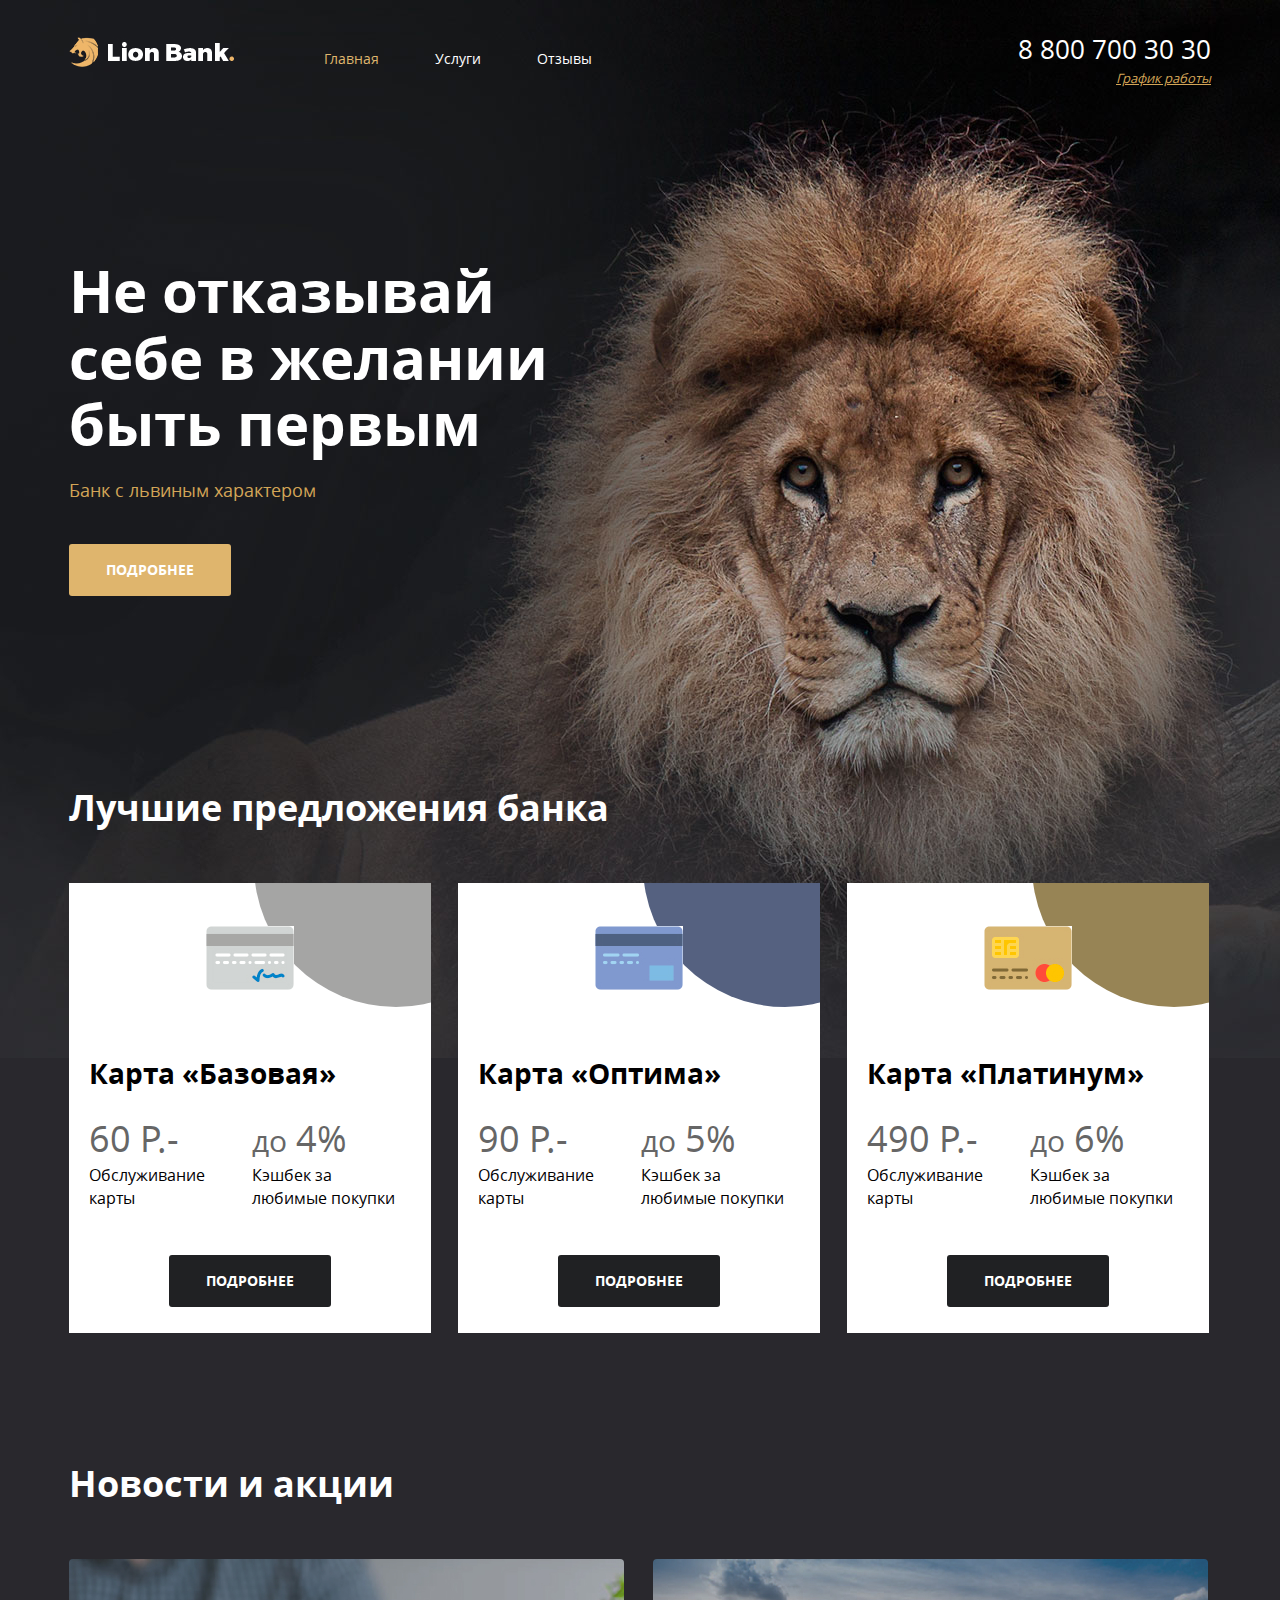
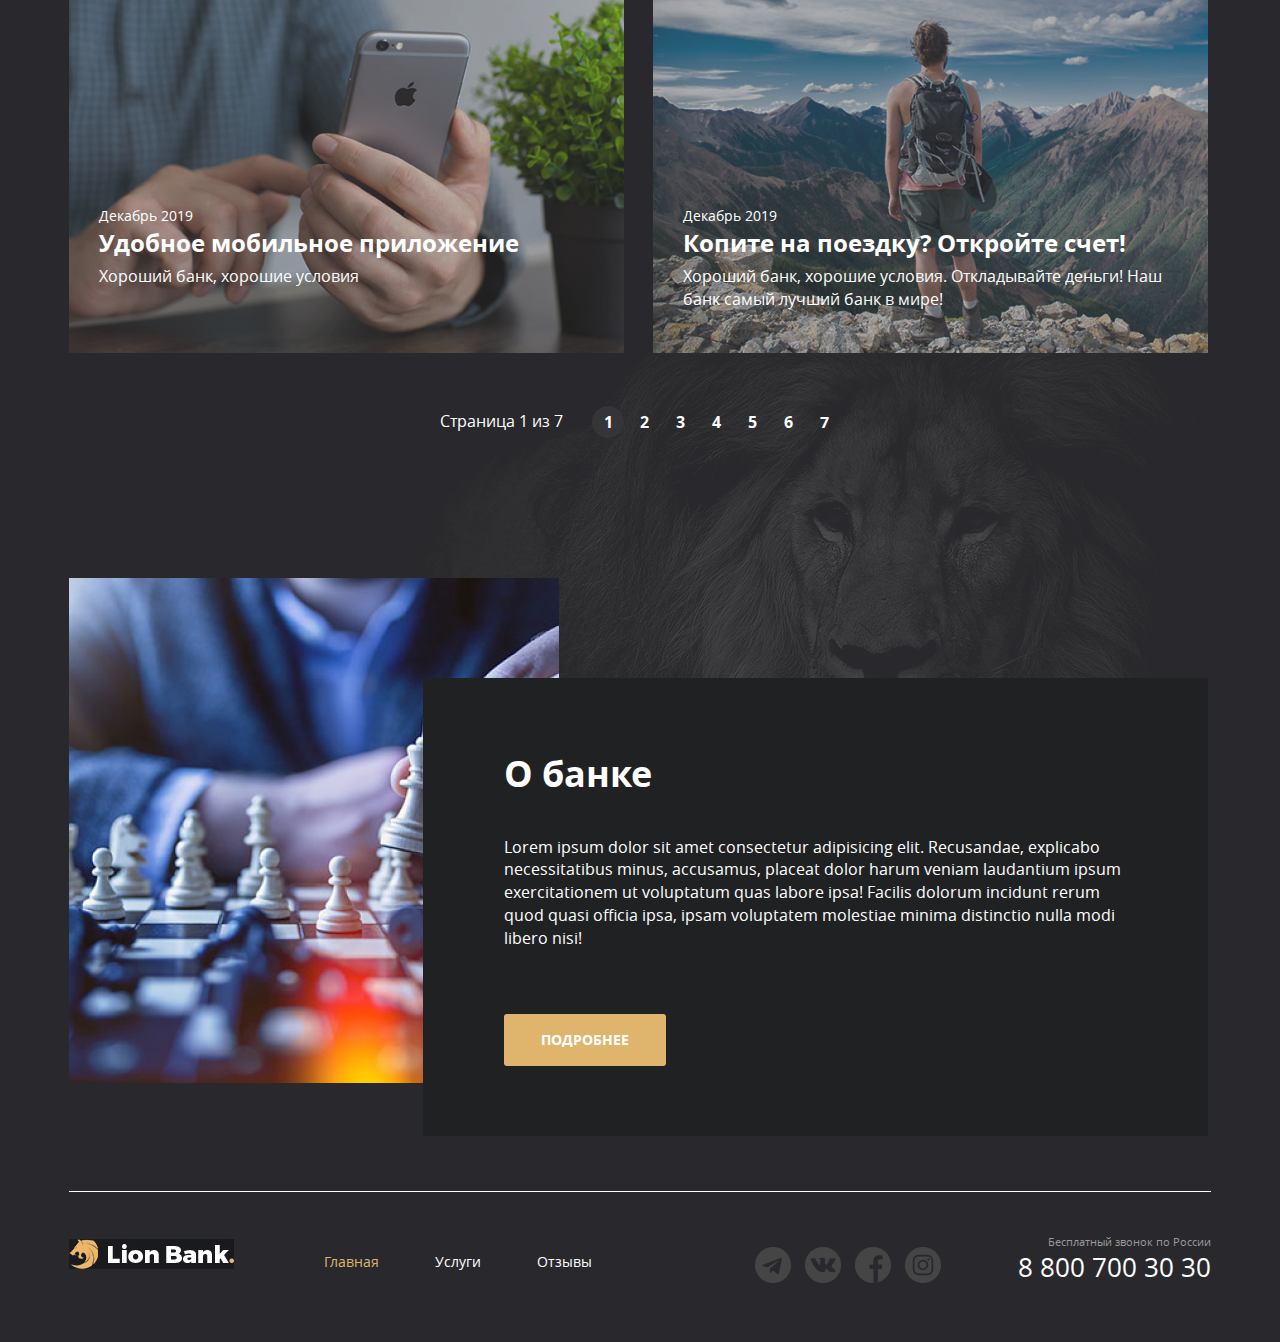
==== index.html @ 5082227b "2 неделя, доработал" ====
<!DOCTYPE html>
<html lang="ru">
<head>
  <meta charset="UTF-8">
  <meta name="viewport" content="width=device-width, initial-scale=1.0">
  <link rel="stylesheet" href="style.css">
  <title>Lion Bank</title>
</head>
<body>

<div class="wrapper main-page-wrapper">
  <section class="hero">
    <header class="header">
    <div class="container">
          <div class="logo">
            <a href="/"><img src="./images/logo.jpg" alt="lion bank logo"></a>
          </div>
          <nav class="nav">
            <ul class="nav__list">
              <li class="nav__item nav__item_active"><a href="#" class="nav__link">Главная</a></li>
              <li class="nav__item"><a href="#"class="nav__link">Услуги</a></li>
              <li class="nav__item"><a href="#"class="nav__link">Отзывы</a></li>
            </ul>
          </nav>
          <address class="contacts">
          <a href="tel:+788007003030" class="contacts__phone">8 800 700 30 30</a>
          <div class="contacts__workhours">График работы</div>
          </address>
        </div>
      </header>
    
      <div class="container">
      <div class="slogan">
        <div class="slogan__text-section">
          <h1 class="slogan__title">Не отказывай себе в желании быть первым</h1>
          <div class="slogan__text">Банк с львиным характером</div>
          <a href="#" class="button-detailed button-color-ginger">Подробнее</a>
        </div>
      </div>
    </div>  <!--container--> 
  </section>

  <section class="section">
    <div class="container">
      <div class="offers">
        <h2 class="offers__title">Лучшие предложения банка</h2>
        <div class="cards">
          <div class="cards__item cards__item-theme-grey">
            <div class="cards__header">
              <div class="cards__img img-basic"><img src="./images/card_grey.jpg" alt="Карта «Базовая»"></div>
            </div>
            <div class="cards__content">
              <div class="cards__title"><h3>Карта «Базовая»</h3></div>
              <div class="cards__features">
                <div class="cards__features-cell">
                  <div class="cards__terms">60 Р.-</div>
                  <div class="cards__text">Обслуживание карты</div>
                </div>
                <div class="cards__features-cell">
                  <div class="cards__terms"><span class="cards__terms-range">до</span> 4%</div>
                  <div class="cards__text">Кэшбек за любимые  покупки</div>  
                </div>
              </div> <!--cards_features-->
              <div class="button-detailed-wrapper">
               <a href="#" class="button-detailed button-color-black">Подробнее</a>
               </div>
            </div>
          </div> <!--cards_basic-->

          <div class="cards__item cards__item-theme-blue">
            <div class="cards__header">
              <div class="cards__img img-optima"><img src="./images/card_blue.jpg" alt="Карта «Оптима»"></div>
            </div>
            <div class="cards__content">
              <div class="cards__title"><h3>Карта «Оптима»</h3></div>
              <div class="cards__features">
                <div class="cards__features-cell">
                  <div class="cards__terms">90 Р.-</div>
                  <div class="cards__text">Обслуживание карты</div>
                </div> 
                <div class="cards__features-cell">
                  <div class="cards__terms"><span class="cards__terms-range">до</span> 5%</div>
                  <div class="cards__text">Кэшбек за любимые  покупки</div>  
                </div>
              </div> <!--cards_features-->
              <div class="button-detailed-wrapper">
                <a href="#" class="button-detailed button-color-black">Подробнее</a>
              </div>
            </div>
          </div> <!--cards_optima-->

          <div class="cards__item cards__item-theme-gold">
            <div class="cards__header">
             <div class="cards__img img-platinum"><img src="./images/card_gold.jpg" alt="Карта «Платинум»"></div>
            </div>
            <div class="cards__content">
              <div class="cards__title"><h3>Карта «Платинум»</h3></div>
              <div class="cards__features">
                <div class="cards__features-cell">
                  <div class="cards__terms">490 Р.-</div>
                  <div class="cards__text">Обслуживание карты</div>
                </div> 
                <div class="cards__features-cell">
                  <div class="cards__terms"><span class="cards__terms-range">до</span> 6%</div>
                  <div class="cards__text">Кэшбек за любимые  покупки</div>
                </div>  
              </div> <!--cards_features-->
              <div class="button-detailed-wrapper">
                <a href="#" class="button-detailed button-color-black">Подробнее</a> 
              </div>
            </div>
          </div> <!--cards_platinum-->
        </div> <!--cards-->
      </div>
    </div> <!--container-->
  </section> 

    <section class="section">
      <div class="container">
        <div class="news">
          <h2 class="news__title">Новости и акции</h2>
            <ul class="news__list">
              <li class="news__item">
                <div class="news__img"><img src="./images/phone.jpg" alt="iphone"></div>
                <div class="news__content">
                  <time class="news__date">Декабрь 2019</time>
                  <h3 class="news__subtitle">Удобное мобильное приложение</h3>
                  <p class="news__text">Хороший банк, хорошие условия</p>
                </div>
              </li>
              <li class="news__item">
                <div class="news__img"><img src="./images/mountains.jpg" alt="mountains"></div>
                <div class="news__content">
                  <time class="news__date">Декабрь 2019</time>
                  <h3 class="news__subtitle">Копите на поездку? Откройте счет!</h3>
                  <p class="news__text">Хороший банк, хорошие условия. Откладывайте деньги! Наш банк самый лучший банк в мире!</p>
                </div>
              </li>
            </ul>
        </div>
      </div>
      <div class="pagination">
        <div class="pagination__info">
          Страница <span class="pagination__index">1</span> из <span class="pagination__quantity">7</span>
        </div>
        <ul class="pagination__list">
          <li class="pagination__item pagination__item-active">
            <a class="pagination__link" href="#">1</a>
          </li>
          <li class="pagination__item">
            <a class="pagination__link" href="#">2</a>
          </li>
          <li class="pagination__item">
            <a class="pagination__link" href="#">3</a>
          </li>
          <li class="pagination__item">
            <a class="pagination__link" href="#">4</a>
          </li>
          <li class="pagination__item">
            <a class="pagination__link" href="#">5</a>
          </li>
          <li class="pagination__item">
            <a class="pagination__link" href="#">6</a>
          </li>
          <li class="pagination__item">
            <a class="pagination__link" href="#">7</a>
          </li>
        </ul>
      </div> <!--pagination-->
    </section>

    <section class="section">
      <div class="container">
        <div class="about">
          <div class="about__desc">
            <h2 class="about__title">О банке</h2>
            <div class="about__text">
              <p>Lorem ipsum dolor sit amet consectetur adipisicing elit. Recusandae, explicabo necessitatibus minus, accusamus, placeat dolor harum veniam laudantium ipsum exercitationem ut voluptatum quas labore ipsa! Facilis dolorum incidunt rerum quod quasi officia ipsa, ipsam voluptatem molestiae minima distinctio nulla modi libero nisi!</p>
            </div>
            <a href="#" class="button-detailed button-color-ginger">Подробнее</a>
          </div>
        </div>
      </div>
    </section>
 
    <section class="footer-container">
      <div class="container footer-container__content">
        <footer class="footer">
          <div class="logo">
            <a href="#"><img src="./images/logo.jpg" alt="lion-logo"></a>
          </div>
          <nav class="nav">
            <ul class="nav__list">
              <li class="nav__item nav__item_active"><a href="#" class="nav__link">Главная</a></li>
              <li class="nav__item"><a href="#" class="nav__link">Услуги</a></li>
              <li class="nav__item"><a href="#" class="nav__link">Отзывы</a></li>
            </ul>
          </nav>

          <div class="media">
            <ul class="media__list">
              <li class="media__item media__item-icon-tg">
                <a href="#" class="media__link"></a>
              </li>
              <li class="media__item media__item-icon-vk">
                <a href="#" class="media__link"></a>
              </li>
              <li class="media__item media__item-icon-f">
                <a href="#" class="media__link"></a>
              </li>
              <li class="media__item media__item-icon-inst">
                <a href="#" class="media__link"></a>
            </li>
            </ul>
          </div> <!--media-->
          <address class="contacts">
            <div class="contacts__desc ">Бесплатный звонок по России</div>
            <a href="tel:+788007003030" class="contacts__phone">8 800 700 30 30</a>
          </address> 
       </footer>
      </div>
    </section>
  </div> <!--wrapper-->

</body>
</html>
---- style.css ----
@font-face {
  font-family: 'open_sans';
  src: url('./fonts/opensans-bold-webfont.woff2') format('woff2'),
       url('./fonts/opensans-bold-webfont.woff') format('woff');
  font-weight: 700;
  font-style: normal;
  font-display: swap;
}

@font-face {
  font-family: 'open_sans';
  src: url('./fonts/opensans-regular-webfont.woff2') format('woff2'),
       url('./fonts/opensans-regular-webfont.woff') format('woff');
  font-weight: 400;
  font-style: normal;
  font-display: swap;
}

@font-face {
  font-family: 'open_sansitalic';
  src: url('opensans-italic-webfont.woff2') format('woff2'),
       url('opensans-italic-webfont.woff') format('woff');
  font-weight: normal;
  font-style: italic;
  font-display: swap;
}


@font-face {
  font-family: 'open_sanssemibold';
  src: url('opensans-semibold-webfont.woff2') format('woff2'),
       url('opensans-semibold-webfont.woff') format('woff');
  font-weight: 600;
  font-style: normal;
  font-display: swap;
}


body {
  font-family:"open_sans", Helvetica, sans-serif;
  font-weight: 400;
  line-height: 1.42;
  font-style: normal;
  font-size: 16px;
  -webkit-font-smoothing: antialiased;
  -moz-osx-font-smoothing: grayscale;
  position: relative;
  background: #29282D;
  margin: 0;
}

.wrapper {
  width: 100%;
  position: relative;
  overflow: hidden;
  min-height: 100%;
  min-width: 1142px;
}

.main-page-wrapper {

  color: #fff;
  background: url("./images/lion-background.jpg") center top no-repeat, url("./images/lion-bottom.jpg") right bottom 240px no-repeat; 
}

* {
  box-sizing: border-box;
}

ul li {
  list-style: none;
}

h1, h2, h3, h4, h5, h6, p {
  margin: 0;
}

ul {
  padding: 0;
  margin: 0;
}

a {
  color: inherit;
  text-decoration: none;
}

.container {
  margin: 0 auto;
  width: 1142px;
  position: relative;
}

.header {
  position: relative;
  height: 120px;
  margin-bottom: 138px;
}

.logo {
  position: absolute;
  display: block;
  top: 37px;
  left: 0px;
}

.nav {
  position: absolute;
  top: 46px;
  left: 255px;
}

.nav__item {
  display: inline-block;
  vertical-align: middle;
  margin-right: 52px;
}

.nav__item:last-child {
  margin-right: 0;
}

.nav__link {
  font-size: 14px;
  text-decoration: none;
}

.nav__item_active .nav__link {
  color: #DFB56D;
}

.nav__link:hover {
  color: #dfb56d;
}

.address {
  font-style: normal;
}

.contacts {
  position: absolute;
  top: 32px;
  right: 0px;
  text-align: right;
}

.contacts__phone {
  text-decoration: none;
  font-size: 26px;
  margin-bottom: 3px;
  font-style: normal;
}

.contacts__workhours {
  text-decoration: underline;
  font-size: 13px;
  color: #D3A557;
}

.slogan {
  position: relative;
  margin-bottom: 186px;
}

.slogan__text-section {
  width: 505px;
}

.slogan__title {
  font-size: 58px;
  line-height: 1.15;
  font-weight: 700; 
  margin-bottom: 23px;
}

.slogan__text {
  font-size: 18px;
  line-height: 1.11;
  color: #D3A557;
  margin-bottom: 43px;
}

.button-detailed {
  border-radius: 3px;
  background: #DFB56D;
  font-weight: 700;
  font-size: 14px;
  padding: 16px 37px;
  text-decoration: none;
  text-transform: uppercase;
  color: #fff;
  display: inline-block;
}

.button-detailed:hover {
  box-shadow: 0px 8px 35px rgba(223, 181, 109, 0.15);
}

.offers {
  margin-bottom: 119px;
}

.offers__title {
  font-size: 36px;
  font-weight: 700;
  margin-bottom: 50px;
}

.cards__item {
  min-height: 450px;
  width: 362px;
  display: inline-block;
  background: #fff;
  margin-right: 23px;
  color: #010001;
  overflow: hidden;
}

.cards__item:last-child {
  margin-right: 0;
}

.cards__header {
  min-height: 150px;
  position: relative;
}

.cards__header:before {
  content: "";
  width: 284px;
  height: 284px;
  display: block;
  border-radius: 50%;
  position: absolute;
  top: -160px;
  right: -107px;
  background: #ccc;
}

.cards__content {
  padding: 21px 20px;
}

.cards__title {
  font-size: 24px;
  font-weight: 700;
  margin-bottom: 19px;
}

.cards__features-cell {
  display: inline-block;
  vertical-align: top;
  width: 144px;
  margin-right: 15px;
  margin-bottom: 46px;
}

.cards__features-cell:last-child {
  margin-right: 0;
}

.cards__terms {
  font-size: 36px;
  color: #666;
}

.button-detailed-wrapper {
  text-align: center;
}

.cards__img {
  position: absolute;
  top: 50%;
  left: 50%;
  margin-left: -44px;
  margin-top: -32px;
}

.button-color-ginger {
  background: #DFB56D;
}

.button-color-ginger:hover {
  background: #d3a556;
  box-shadow: 0px 8px 35px rgba(223, 181, 109, 0.15);
}

.button-color-black {
  background: #202123;
}

.button-color-black:hover {
  background: #DFB56D;
}

.cards__item-theme-grey .cards__header:before{
background: #a5a5a4;
}
.cards__item-theme-blue .cards__header:before{
  background: #556180;
}
.cards__item-theme-gold .cards__header:before{
  background: #978455;
} 

.cards__terms-range {
  font-size: 30px;
}

.news__title {
  font-size: 36px;
  font-weight: 700;
  margin-bottom: 50px;
}

.news__list {
  margin-bottom: 47px;
}
.news__item {
  width: 555px;
  display: inline-block;
  vertical-align: top;
  position: relative;
  margin-right: 25px;
  border-radius: 4px;
  overflow: hidden;
}

.news__item:last-child {
  margin-right: 0;
}

.news__img {
  display: block;
  width: 100%;
  height: 100%;
  object-fit: cover;
}

.news__content {
  position: absolute;
  left: 0;
  right: 0;
  bottom: 0;
  padding: 25px 30px;
  top: 55%;
  /* min-height: 181px; */
}

.news__date {
  font-size: 14px;
  margin-bottom: 15px;
}

.news__subtitle {
  font-size: 24px;
  font-weight: 700;
  margin-bottom: 5px;
}

.pagination {
  text-align: center;
  margin-bottom: 140px;
}

.pagination__info,.pagination__list {
  display: inline-block;
  vertical-align: middle;
}

.pagination__info {
  margin-right: 25px;
}

.pagination__item {
  display: inline-block;
  vertical-align: middle;
}

.pagination__link {
  height: 32px;
  width: 32px;
  display: block;
  border-radius: 50%;
  position: relative;
  font-weight: 700;
  line-height: 32px;
}

.pagination__item-active .pagination__link {
  background-color: #353439;
}

.pagination__link:hover {
  background-color: #353439;
}

.about:before {
  content: "";
  display: inline-block;
  vertical-align: top;
  width: 490px;
  height: 505px;
  background: url("./images/chess.jpg") center center / cover no-repeat;
}

.about__desc {
  background: #202123;
  padding: 70px 81px;
  display: inline-block;
  vertical-align: top;
  width: 785px;
  margin-left: -140px;
  margin-top: 100px;
}

.about__title {
  font-weight: 700;
  font-size: 36px;
  margin-bottom: 37px;
}

.about__text {
  margin-bottom: 65px;
  min-height: 110px;
}

.about__text p {
  margin-bottom: 20px;
}

.about__text p:last-child {
  margin-bottom: 0;
}

.about {
  margin-bottom: 55px;
}

.footer {
  position: relative;
  height: 140px;
  margin-top: 10px;
}

.footer-container__content {
  border-top: 1px solid #fff;
}

.contacts__desc {
  font-size: 11px;
  color: #9a9a9a;
  font-style: normal;
}

.media {
  position: absolute;
  top: 45px;
  right: 270px;
}

.media__link {
  display: block;
  height: 36px;
  width: 36px;
  background: center center no-repeat;
}

.media__item {
  display: inline-block;
  vertical-align: middle;
  margin-right: 10px;
}

.media__item:last-child {
  margin-right: 0;
}

.media__item-icon-tg .media__link {
  background-image: url("./images/telegram.jpg");
}
.media__item-icon-tg .media__link:hover {
  background-image: url("./images/telegram-hover.jpg");
}

.media__item-icon-vk .media__link {
  background-image: url("./images/vk.jpg")
}
.media__item-icon-vk .media__link:hover {
  background-image: url("./images/vk-hover.jpg")
}

.media__item-icon-f .media__link {
  background-image: url("./images/f.jpg");
}
.media__item-icon-f .media__link:hover {
  background-image: url("./images/f-hover.jpg");
}

.media__item-icon-inst .media__link {
  background-image: url("./images/in.jpg");
}

.media__item-icon-inst .media__link:hover {
  background-image: url("./images/in-hover.jpg");
}
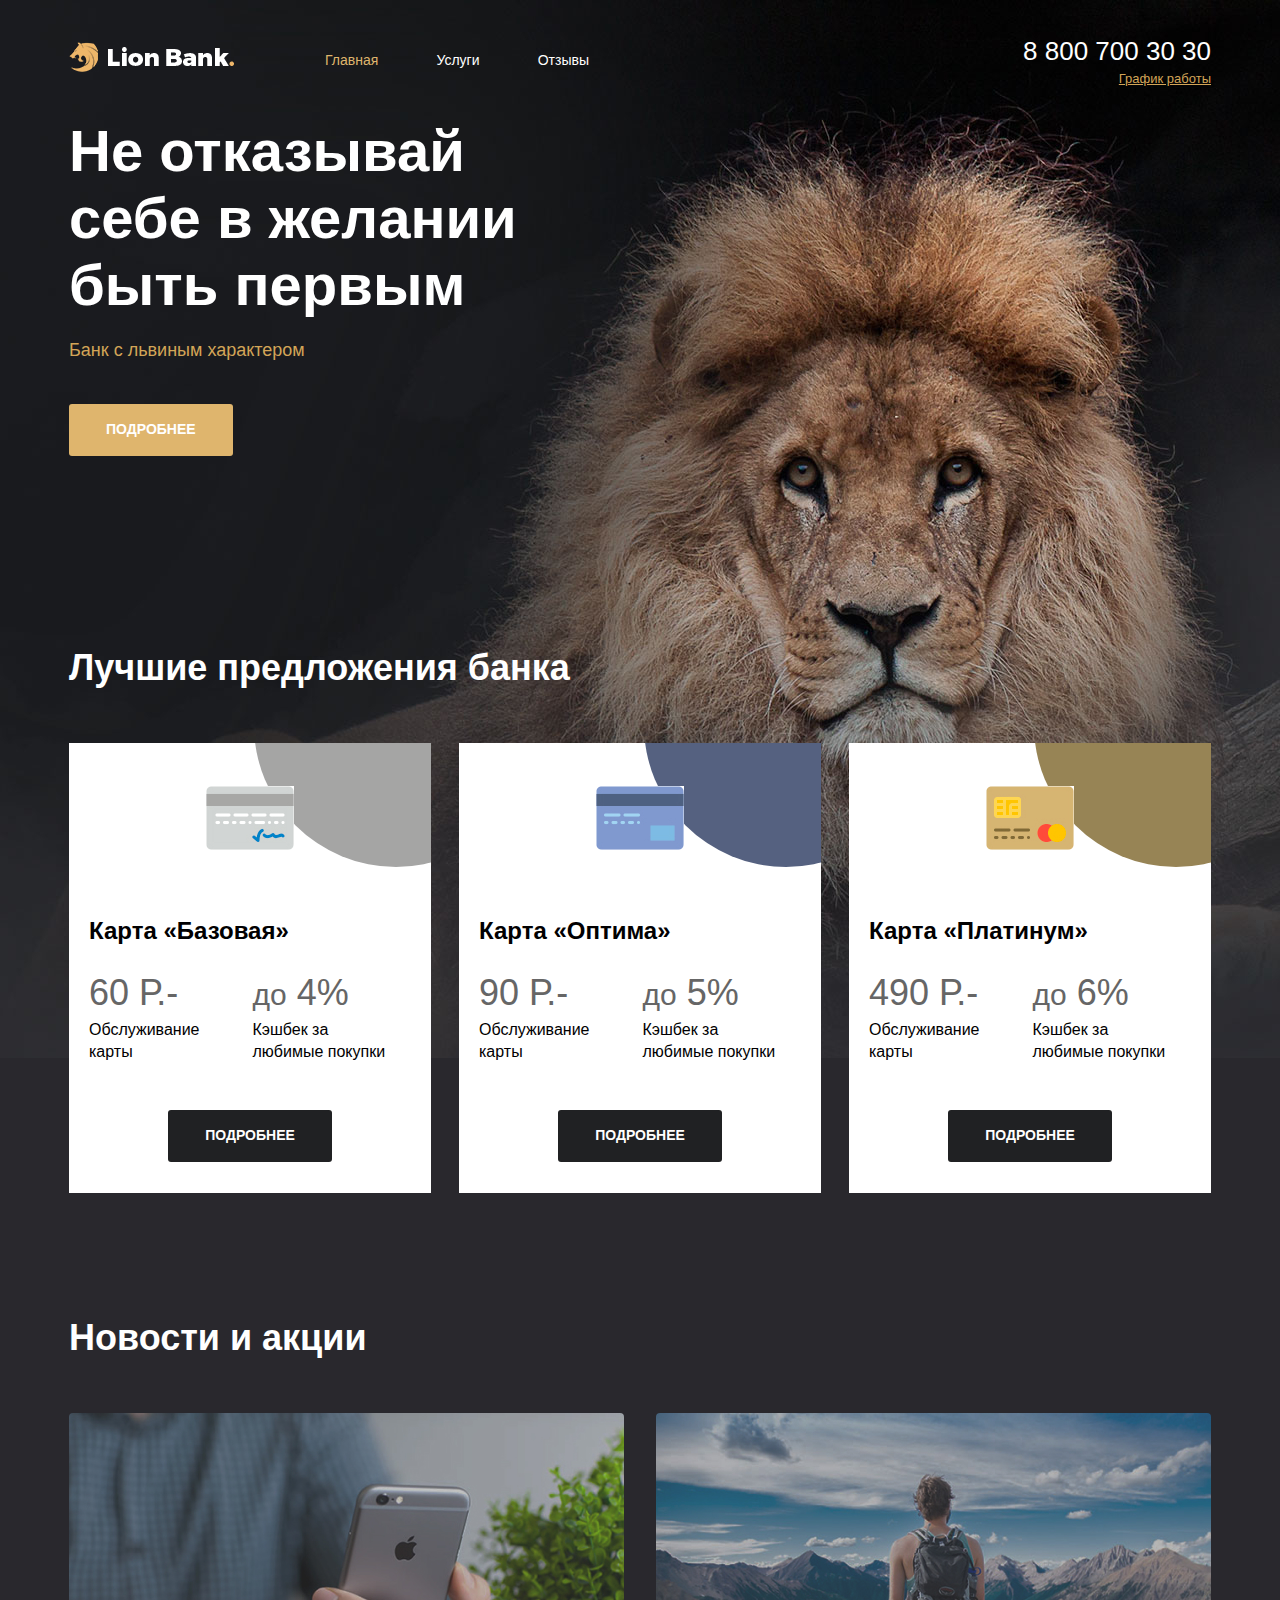
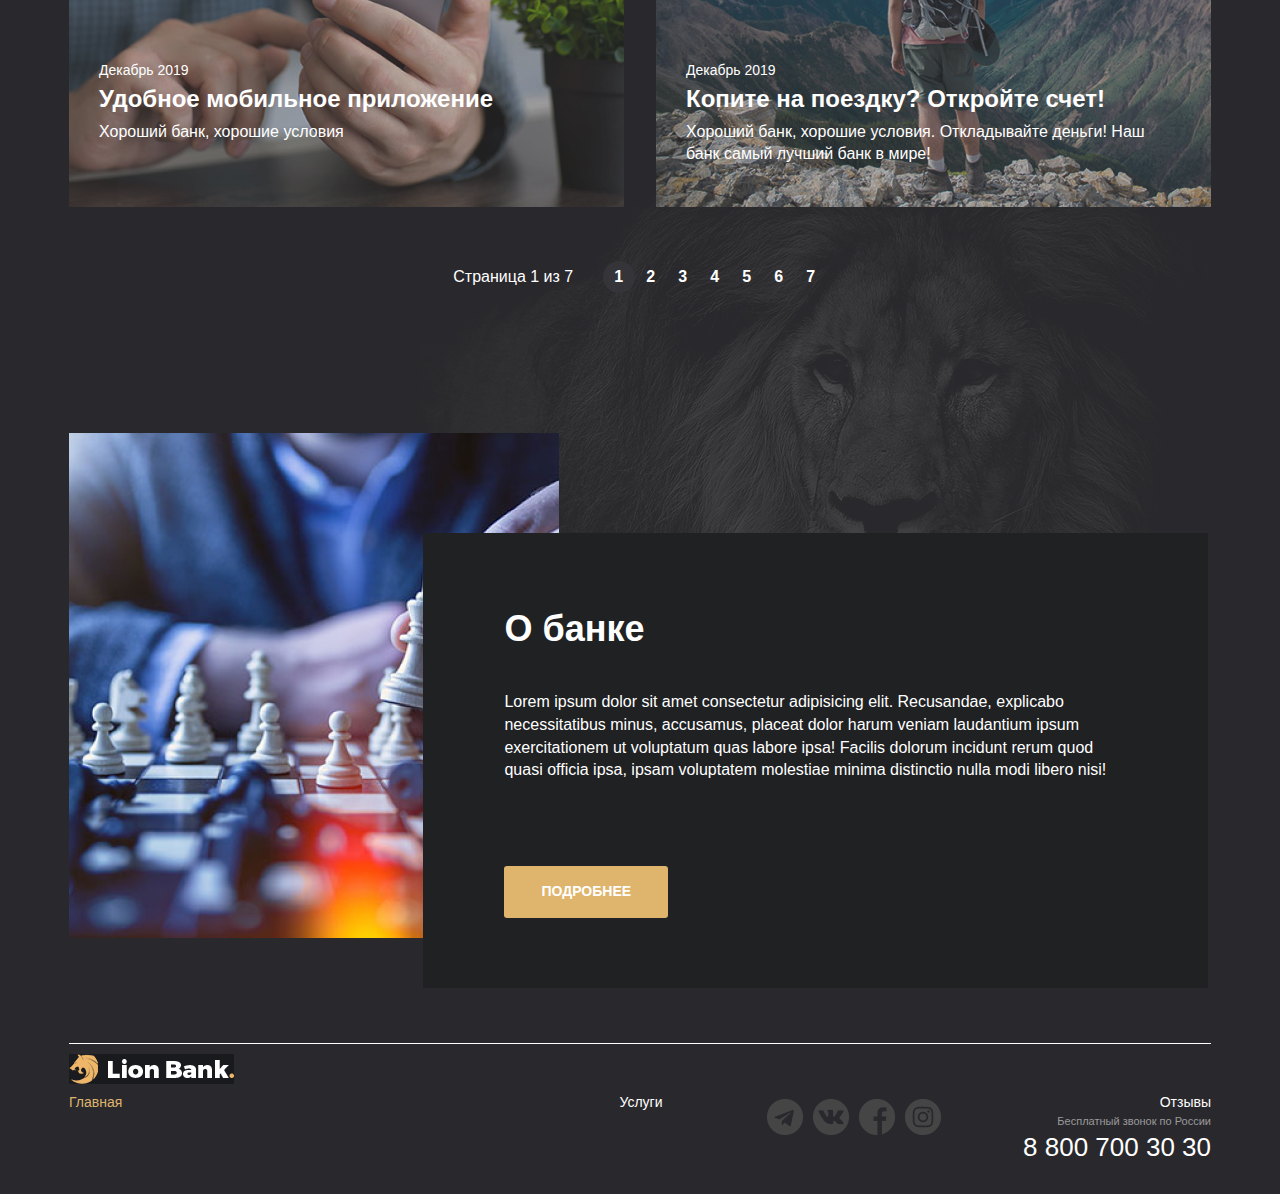
==== commit c488983c: "Add files via upload" ====
--- a/index.html
+++ b/index.html
@@ -3,33 +3,34 @@
 <head>
   <meta charset="UTF-8">
   <meta name="viewport" content="width=device-width, initial-scale=1.0">
-  <link rel="stylesheet" href="style.css">
+  <link rel="stylesheet" href="css/main.css">
   <title>Lion Bank</title>
 </head>
 <body>
 
 <div class="wrapper main-page-wrapper">
   <section class="hero">
-    <header class="header">
-    <div class="container">
-          <div class="logo">
-            <a href="/"><img src="./images/logo.jpg" alt="lion bank logo"></a>
-          </div>
-          <nav class="nav">
-            <ul class="nav__list">
-              <li class="nav__item nav__item_active"><a href="#" class="nav__link">Главная</a></li>
-              <li class="nav__item"><a href="#"class="nav__link">Услуги</a></li>
-              <li class="nav__item"><a href="#"class="nav__link">Отзывы</a></li>
-            </ul>
-          </nav>
-          <address class="contacts">
-          <a href="tel:+788007003030" class="contacts__phone">8 800 700 30 30</a>
-          <div class="contacts__workhours">График работы</div>
-          </address>
-        </div>
+    <div class="container hero__container">
+      <header class="header">
+        <div class="header__col">
+            <div class="logo">
+              <a href="/"><img src="./images/icons/logo.jpg" alt="lion bank logo"></a>
+            </div>
+            <nav class="nav">
+              <ul class="nav__list">
+                <li class="nav__item nav__item_active"><a href="#" class="nav__link">Главная</a></li>
+                <li class="nav__item"><a href="#"class="nav__link">Услуги</a></li>
+                <li class="nav__item"><a href="#"class="nav__link">Отзывы</a></li>
+              </ul>
+            </nav>
+          </div>
+          <div class="header__col header__col--align--right ">
+            <address class="contacts">
+              <a href="tel:+788007003030" class="contacts__phone">8 800 700 30 30</a>
+              <div class="contacts__workhours">График работы</div>
+            </address>
+          </div>
       </header>
-    
-      <div class="container">
       <div class="slogan">
         <div class="slogan__text-section">
           <h1 class="slogan__title">Не отказывай себе в желании быть первым</h1>
@@ -37,7 +38,7 @@
           <a href="#" class="button-detailed button-color-ginger">Подробнее</a>
         </div>
       </div>
-    </div>  <!--container--> 
+    </div>  <!--hero__container--> 
   </section>
 
   <section class="section">
@@ -47,10 +48,10 @@
         <div class="cards">
           <div class="cards__item cards__item-theme-grey">
             <div class="cards__header">
-              <div class="cards__img img-basic"><img src="./images/card_grey.jpg" alt="Карта «Базовая»"></div>
+              <div class="cards__img"><img src="./images/content/offers/card_grey.jpg" alt="Карта «Базовая»"></div>
             </div>
             <div class="cards__content">
-              <div class="cards__title"><h3>Карта «Базовая»</h3></div>
+              <h3 class="cards__title">Карта «Базовая»</h3>
               <div class="cards__features">
                 <div class="cards__features-cell">
                   <div class="cards__terms">60 Р.-</div>
@@ -69,10 +70,10 @@
 
           <div class="cards__item cards__item-theme-blue">
             <div class="cards__header">
-              <div class="cards__img img-optima"><img src="./images/card_blue.jpg" alt="Карта «Оптима»"></div>
+              <div class="cards__img"><img src="./images/content/offers/card_blue.jpg" alt="Карта «Оптима»"></div>
             </div>
             <div class="cards__content">
-              <div class="cards__title"><h3>Карта «Оптима»</h3></div>
+              <h3 class="cards__title">Карта «Оптима»</h3>
               <div class="cards__features">
                 <div class="cards__features-cell">
                   <div class="cards__terms">90 Р.-</div>
@@ -91,10 +92,10 @@
 
           <div class="cards__item cards__item-theme-gold">
             <div class="cards__header">
-             <div class="cards__img img-platinum"><img src="./images/card_gold.jpg" alt="Карта «Платинум»"></div>
+             <div class="cards__img"><img src="./images/content/offers/card_gold.jpg" alt="Карта «Платинум»"></div>
             </div>
             <div class="cards__content">
-              <div class="cards__title"><h3>Карта «Платинум»</h3></div>
+              <h3 class="cards__title">Карта «Платинум»</h3>
               <div class="cards__features">
                 <div class="cards__features-cell">
                   <div class="cards__terms">490 Р.-</div>
@@ -121,7 +122,7 @@
           <h2 class="news__title">Новости и акции</h2>
             <ul class="news__list">
               <li class="news__item">
-                <div class="news__img"><img src="./images/phone.jpg" alt="iphone"></div>
+                <div class="news__img"><img src="./images/content/news/phone.jpg" alt="iphone"></div>
                 <div class="news__content">
                   <time class="news__date">Декабрь 2019</time>
                   <h3 class="news__subtitle">Удобное мобильное приложение</h3>
@@ -129,7 +130,7 @@
                 </div>
               </li>
               <li class="news__item">
-                <div class="news__img"><img src="./images/mountains.jpg" alt="mountains"></div>
+                <div class="news__img"><img src="./images/content/news/mountains.jpg" alt="mountains"></div>
                 <div class="news__content">
                   <time class="news__date">Декабрь 2019</time>
                   <h3 class="news__subtitle">Копите на поездку? Откройте счет!</h3>
@@ -187,7 +188,7 @@
       <div class="container footer-container__content">
         <footer class="footer">
           <div class="logo">
-            <a href="#"><img src="./images/logo.jpg" alt="lion-logo"></a>
+            <a href="#"><img src="./images/icons/logo.jpg" alt="lion-logo"></a>
           </div>
           <nav class="nav">
             <ul class="nav__list">
--- a/css/main.css
+++ b/css/main.css
@@ -0,0 +1,25 @@
+@import url('./layout/normalize.css');
+@import url('./layout/fonts.css');
+@import url('./layout/base.css');
+
+@import url('./blocks/header.css');
+@import url('./blocks/logo.css');
+@import url('./blocks/nav.css');
+@import url('./blocks/contacts.css');
+@import url('./blocks/slogan.css');
+@import url('./blocks/offers.css');
+@import url('./blocks/cards.css');
+@import url('./blocks/btn.css');
+@import url('./blocks/news.css');
+@import url('./blocks/pagination.css');
+@import url('./blocks/about.css');
+@import url('./blocks/footer.css');
+@import url('./blocks/media.css');
+@import url('./blocks/services__header.css');
+@import url('./blocks/services__main.css');
+@import url('./blocks/services__partners.css');
+
+
+
+
+
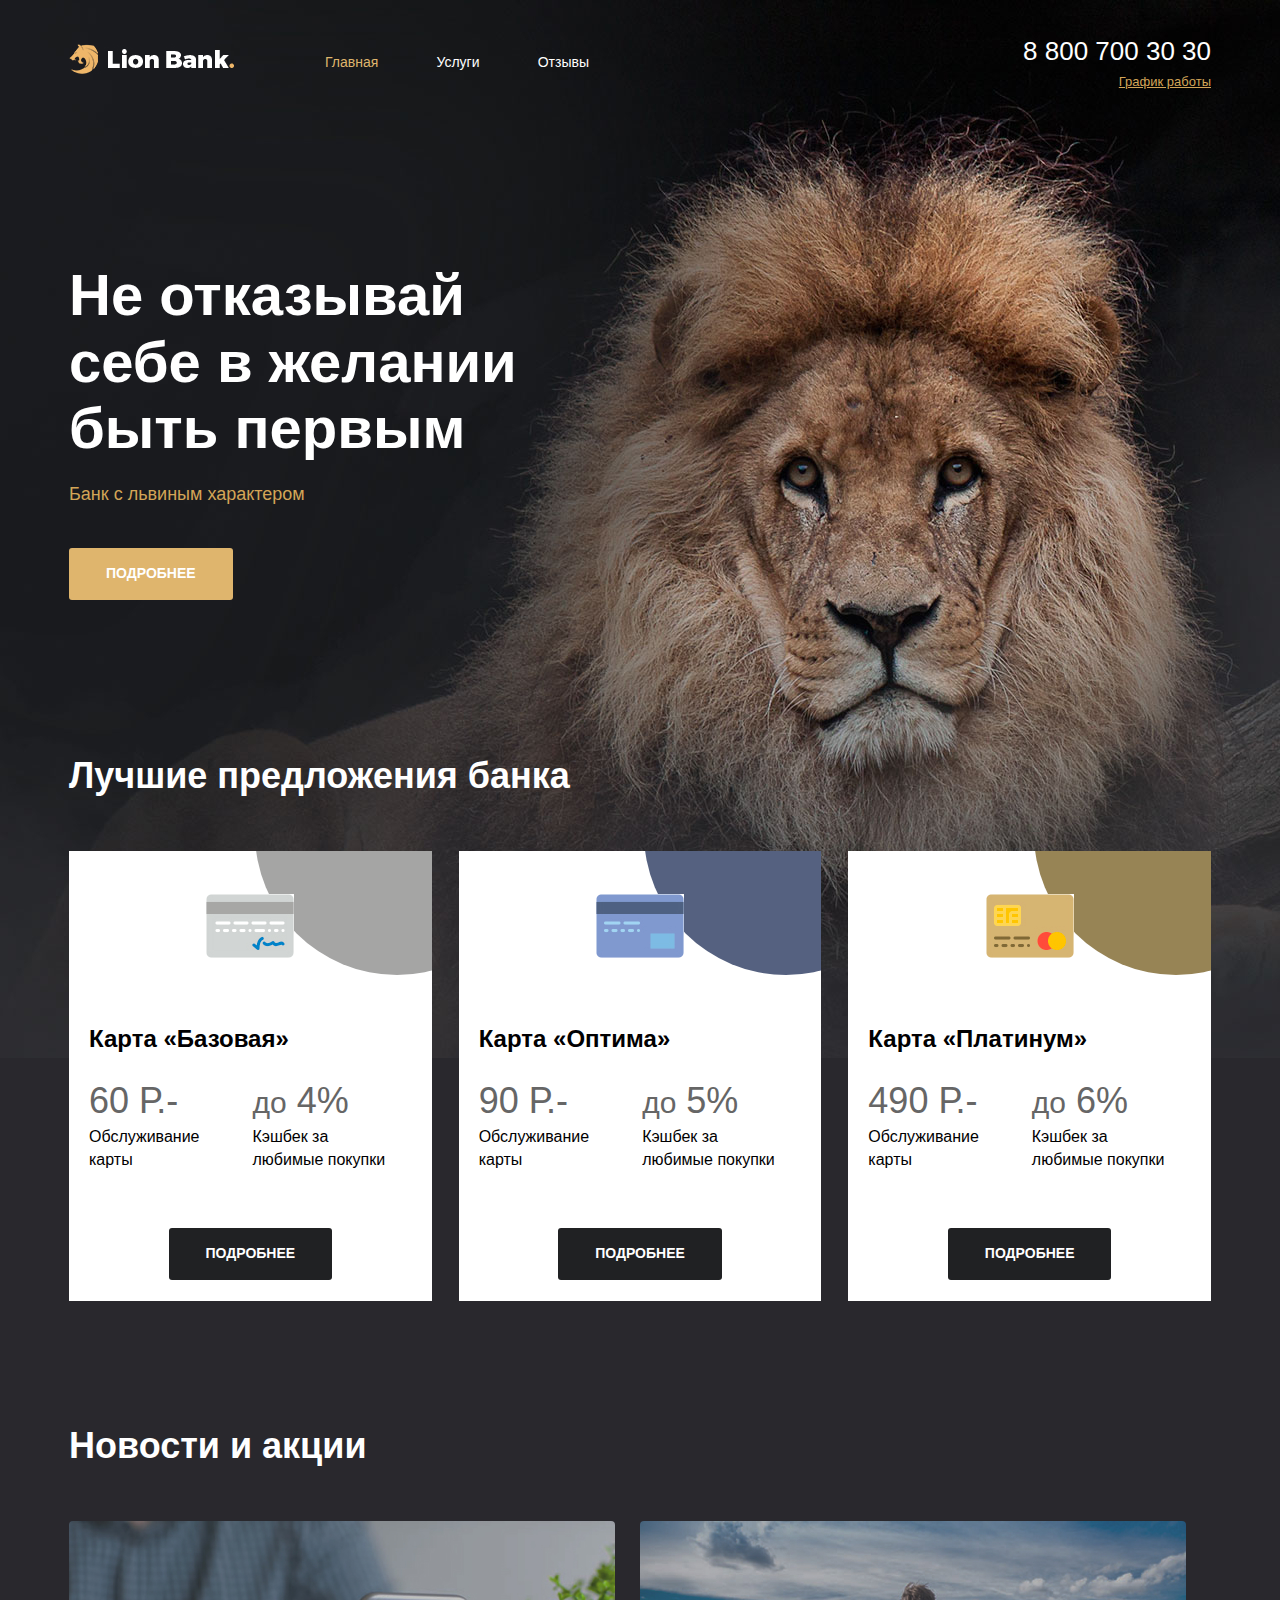
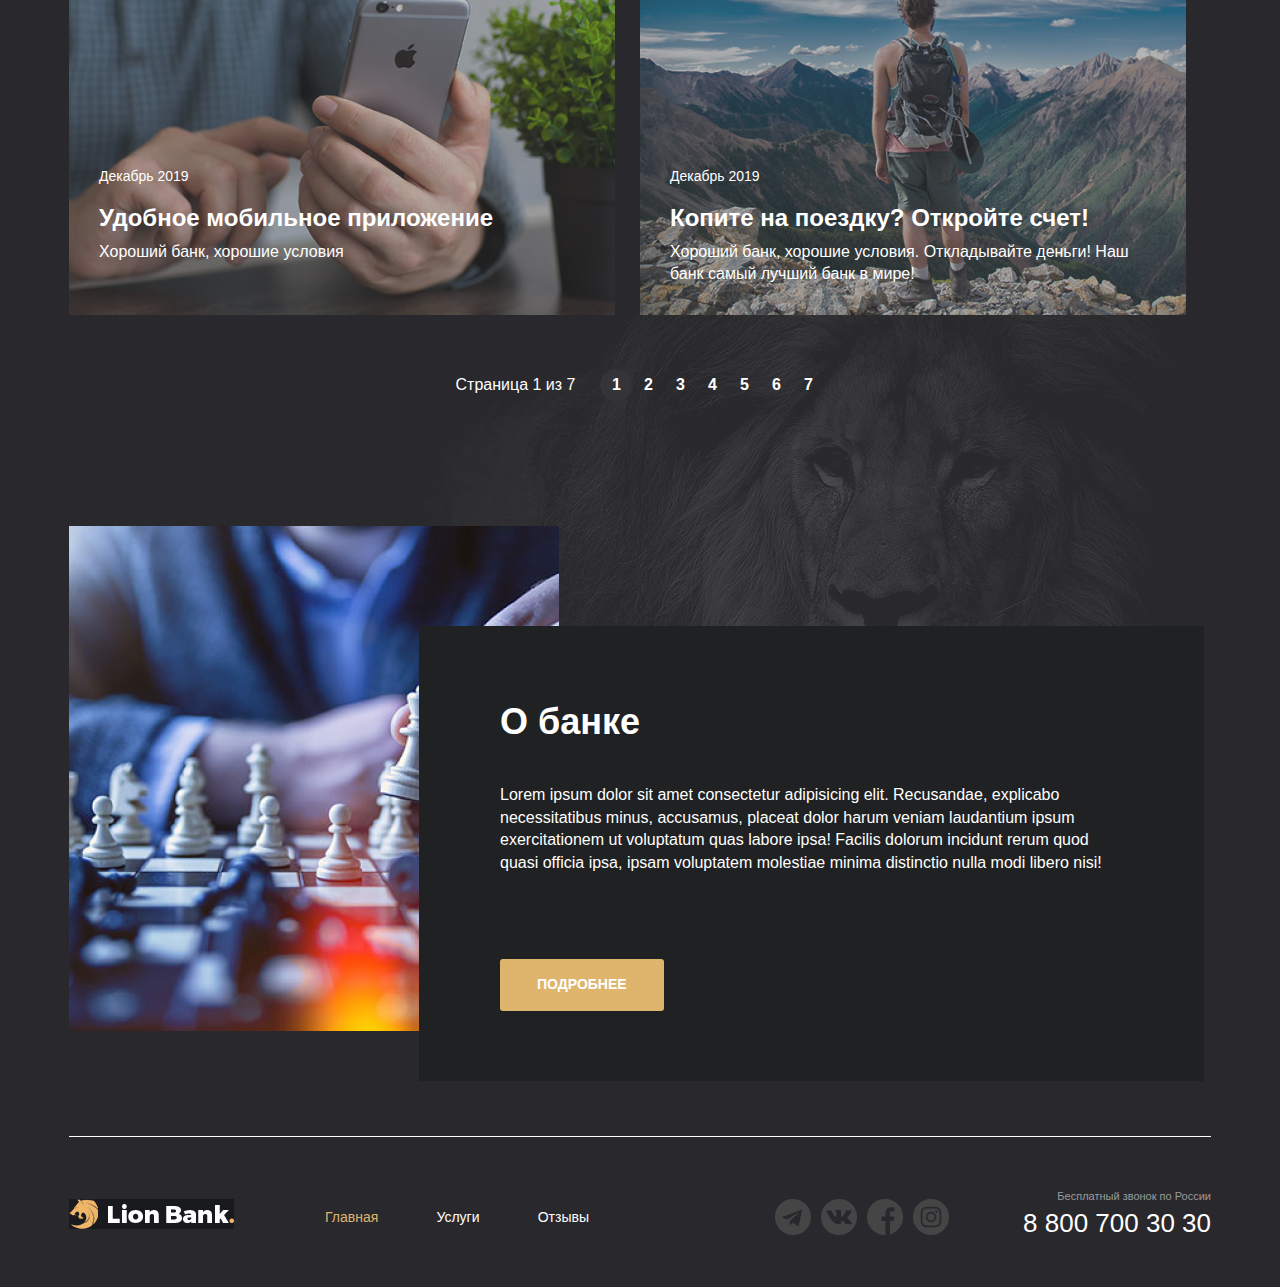
==== commit 71de938f: "Add files via upload" ====
--- a/index.html
+++ b/index.html
@@ -2,7 +2,7 @@
 <html lang="ru">
 <head>
   <meta charset="UTF-8">
-  <meta name="viewport" content="width=device-width, initial-scale=1.0">
+  <meta name="viewport" content="width=1142px, initial-scale=1.0">
   <link rel="stylesheet" href="css/main.css">
   <title>Lion Bank</title>
 </head>
@@ -41,7 +41,7 @@
     </div>  <!--hero__container--> 
   </section>
 
-  <section class="section">
+  <section class="offers-section section">
     <div class="container">
       <div class="offers">
         <h2 class="offers__title">Лучшие предложения банка</h2>
@@ -64,7 +64,7 @@
               </div> <!--cards_features-->
               <div class="button-detailed-wrapper">
                <a href="#" class="button-detailed button-color-black">Подробнее</a>
-               </div>
+              </div>
             </div>
           </div> <!--cards_basic-->
 
@@ -116,25 +116,25 @@
     </div> <!--container-->
   </section> 
 
-    <section class="section">
+    <section class="section news-section">
       <div class="container">
         <div class="news">
           <h2 class="news__title">Новости и акции</h2>
             <ul class="news__list">
-              <li class="news__item">
-                <div class="news__img"><img src="./images/content/news/phone.jpg" alt="iphone"></div>
-                <div class="news__content">
-                  <time class="news__date">Декабрь 2019</time>
-                  <h3 class="news__subtitle">Удобное мобильное приложение</h3>
-                  <p class="news__text">Хороший банк, хорошие условия</p>
-                </div>
-              </li>
-              <li class="news__item">
-                <div class="news__img"><img src="./images/content/news/mountains.jpg" alt="mountains"></div>
-                <div class="news__content">
-                  <time class="news__date">Декабрь 2019</time>
-                  <h3 class="news__subtitle">Копите на поездку? Откройте счет!</h3>
-                  <p class="news__text">Хороший банк, хорошие условия. Откладывайте деньги! Наш банк самый лучший банк в мире!</p>
+              <li class="news__item single-news">
+                <div class="single-news__img"><img src="./images/content/news/phone.jpg" alt="iphone"></div>
+                <div class="single-news__content">
+                  <time class="single-news__date">Декабрь 2019</time>
+                  <h3 class="single-news__subtitle">Удобное мобильное приложение</h3>
+                  <p class="single-news__text">Хороший банк, хорошие условия</p>
+                </div>
+              </li>
+              <li class="news__item single-news">
+                <div class="single-news__img "><img src="./images/content/news/mountains.jpg" alt="mountains"></div>
+                <div class="single-news__content">
+                  <time class="single-news__date">Декабрь 2019</time>
+                  <h3 class="single-news__subtitle">Копите на поездку? Откройте счет!</h3>
+                  <p class="single-news__text">Хороший банк, хорошие условия. Откладывайте деньги! Наш банк самый лучший банк в мире!</p>
                 </div>
               </li>
             </ul>
@@ -170,7 +170,7 @@
       </div> <!--pagination-->
     </section>
 
-    <section class="section">
+    <section class="section about-section">
       <div class="container">
         <div class="about">
           <div class="about__desc">
@@ -187,18 +187,20 @@
     <section class="footer-container">
       <div class="container footer-container__content">
         <footer class="footer">
+          <div class="footer__col">
           <div class="logo">
             <a href="#"><img src="./images/icons/logo.jpg" alt="lion-logo"></a>
           </div>
-          <nav class="nav">
-            <ul class="nav__list">
-              <li class="nav__item nav__item_active"><a href="#" class="nav__link">Главная</a></li>
-              <li class="nav__item"><a href="#" class="nav__link">Услуги</a></li>
-              <li class="nav__item"><a href="#" class="nav__link">Отзывы</a></li>
-            </ul>
-          </nav>
-
-          <div class="media">
+            <nav class="nav">
+              <ul class="nav__list">
+                <li class="nav__item nav__item_active"><a href="#" class="nav__link">Главная</a></li>
+                <li class="nav__item"><a href="#" class="nav__link">Услуги</a></li>
+                <li class="nav__item"><a href="#" class="nav__link">Отзывы</a></li>
+              </ul>
+            </nav>
+          </div>
+          <div class="footer__col footer__col--align--right">
+           <div class="media">
             <ul class="media__list">
               <li class="media__item media__item-icon-tg">
                 <a href="#" class="media__link"></a>
@@ -218,6 +220,7 @@
             <div class="contacts__desc ">Бесплатный звонок по России</div>
             <a href="tel:+788007003030" class="contacts__phone">8 800 700 30 30</a>
           </address> 
+        </div>
        </footer>
       </div>
     </section>
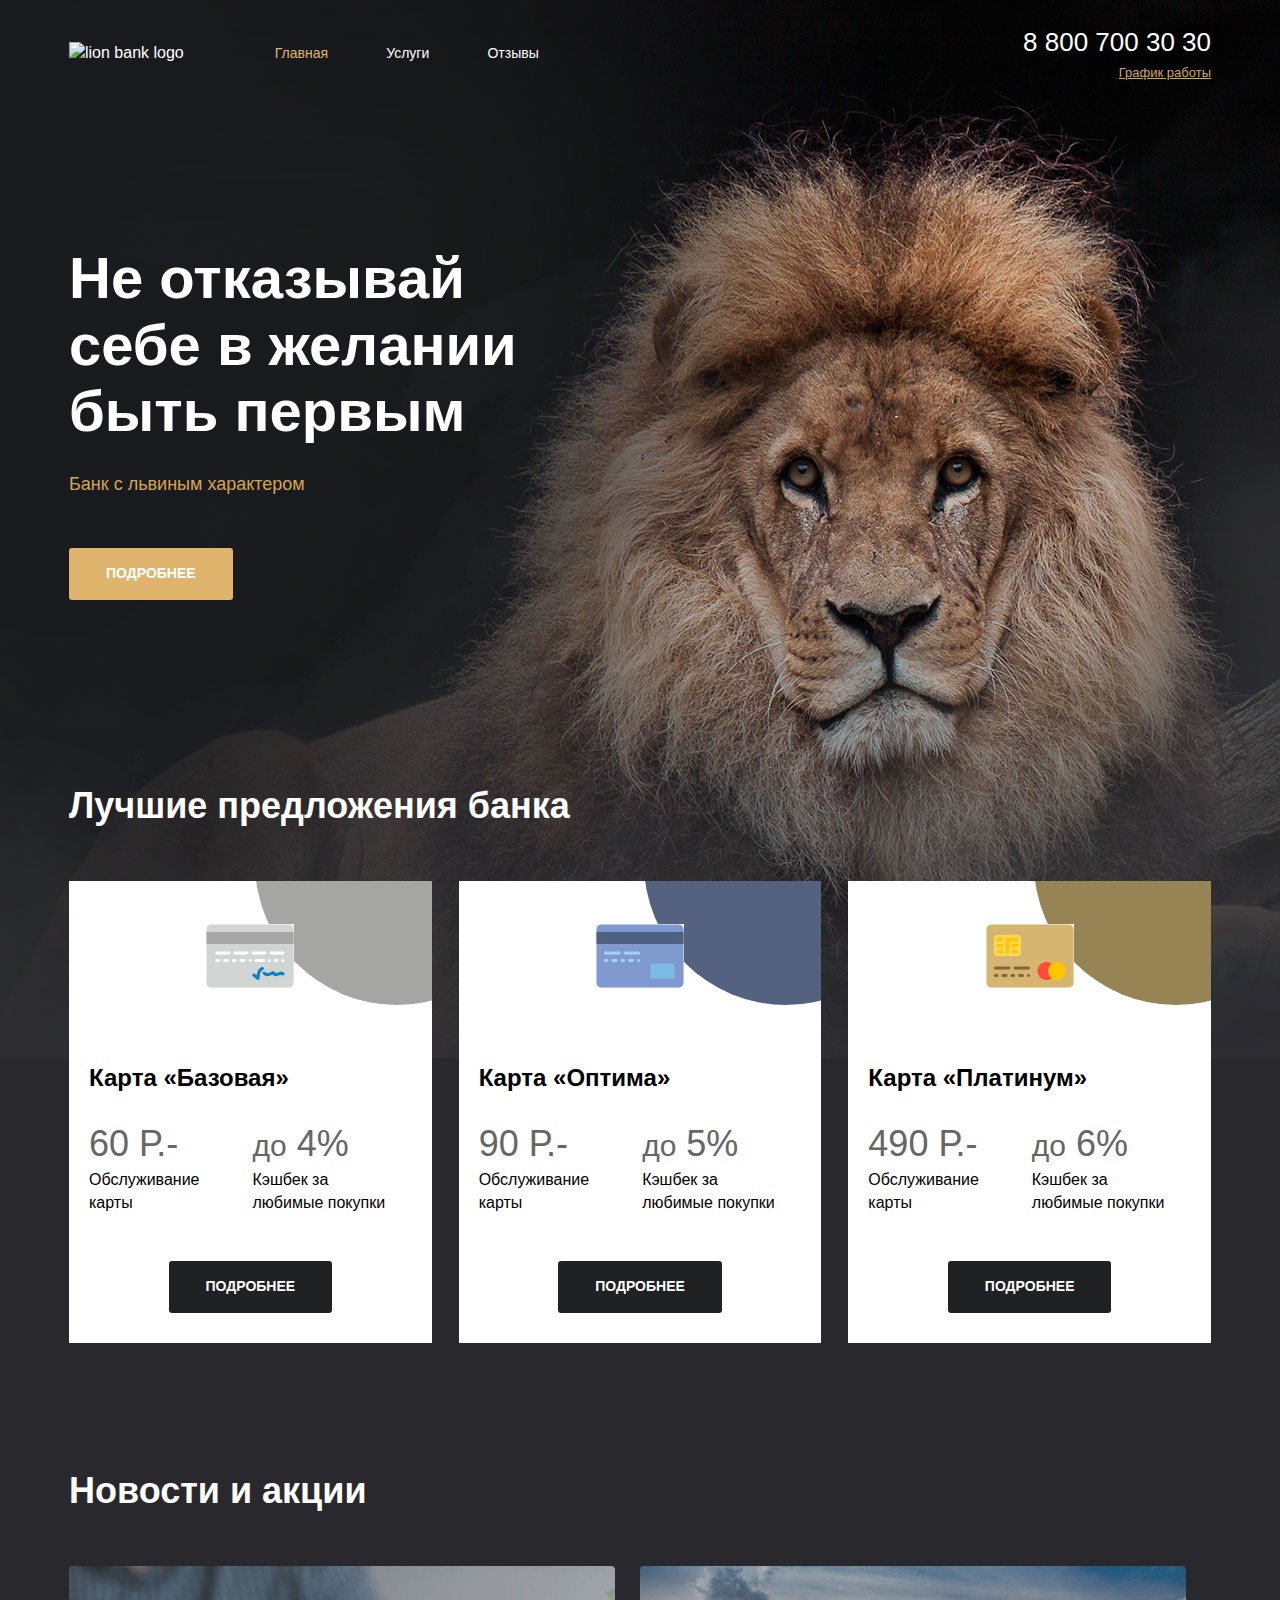
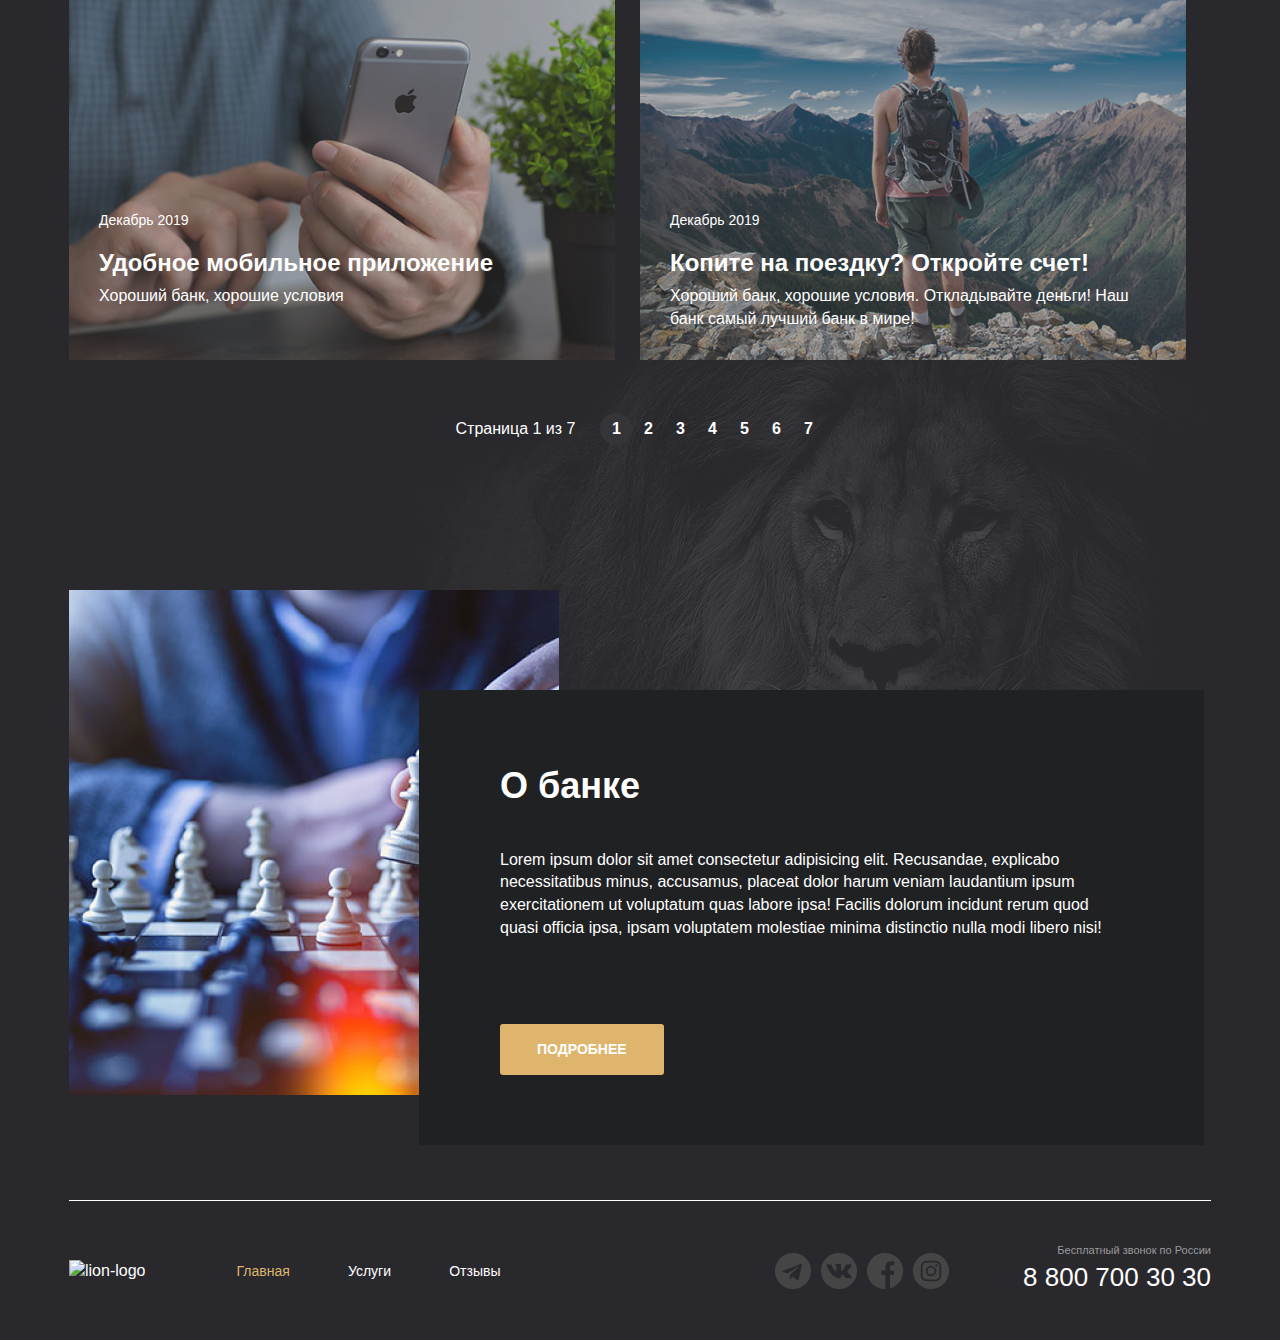
==== commit 002882e3: "Add files via upload" ====
--- a/index.html
+++ b/index.html
@@ -10,11 +10,11 @@
 
 <div class="wrapper main-page-wrapper">
   <section class="hero">
-    <div class="container hero__container">
-      <header class="header">
+    <header class="header">
+    <div class="container container-header">
         <div class="header__col">
             <div class="logo">
-              <a href="/"><img src="./images/icons/logo.jpg" alt="lion bank logo"></a>
+              <a href="/"><img src="./images/icons/logo.png" alt="lion bank logo"></a>
             </div>
             <nav class="nav">
               <ul class="nav__list">
@@ -30,7 +30,9 @@
               <div class="contacts__workhours">График работы</div>
             </address>
           </div>
+    </div>
       </header>
+      <div class="container">
       <div class="slogan">
         <div class="slogan__text-section">
           <h1 class="slogan__title">Не отказывай себе в желании быть первым</h1>
@@ -38,7 +40,7 @@
           <a href="#" class="button-detailed button-color-ginger">Подробнее</a>
         </div>
       </div>
-    </div>  <!--hero__container--> 
+    </div>
   </section>
 
   <section class="offers-section section">
@@ -183,13 +185,12 @@
         </div>
       </div>
     </section>
- 
-    <section class="footer-container">
+  
+    <footer class="footer">
       <div class="container footer-container__content">
-        <footer class="footer">
           <div class="footer__col">
           <div class="logo">
-            <a href="#"><img src="./images/icons/logo.jpg" alt="lion-logo"></a>
+            <a href="#"><img src="./images/icons/logo.png" alt="lion-logo"></a>
           </div>
             <nav class="nav">
               <ul class="nav__list">
@@ -221,9 +222,8 @@
             <a href="tel:+788007003030" class="contacts__phone">8 800 700 30 30</a>
           </address> 
         </div>
-       </footer>
-      </div>
-    </section>
+      </div>
+    </footer>
   </div> <!--wrapper-->
 
 </body>
--- a/css/main.css
+++ b/css/main.css
@@ -18,6 +18,8 @@
 @import url('./blocks/services__header.css');
 @import url('./blocks/services__main.css');
 @import url('./blocks/services__partners.css');
+@import url('./blocks/breadcrumbs.css');
+@import url('./blocks/hero.css');
 
 
 
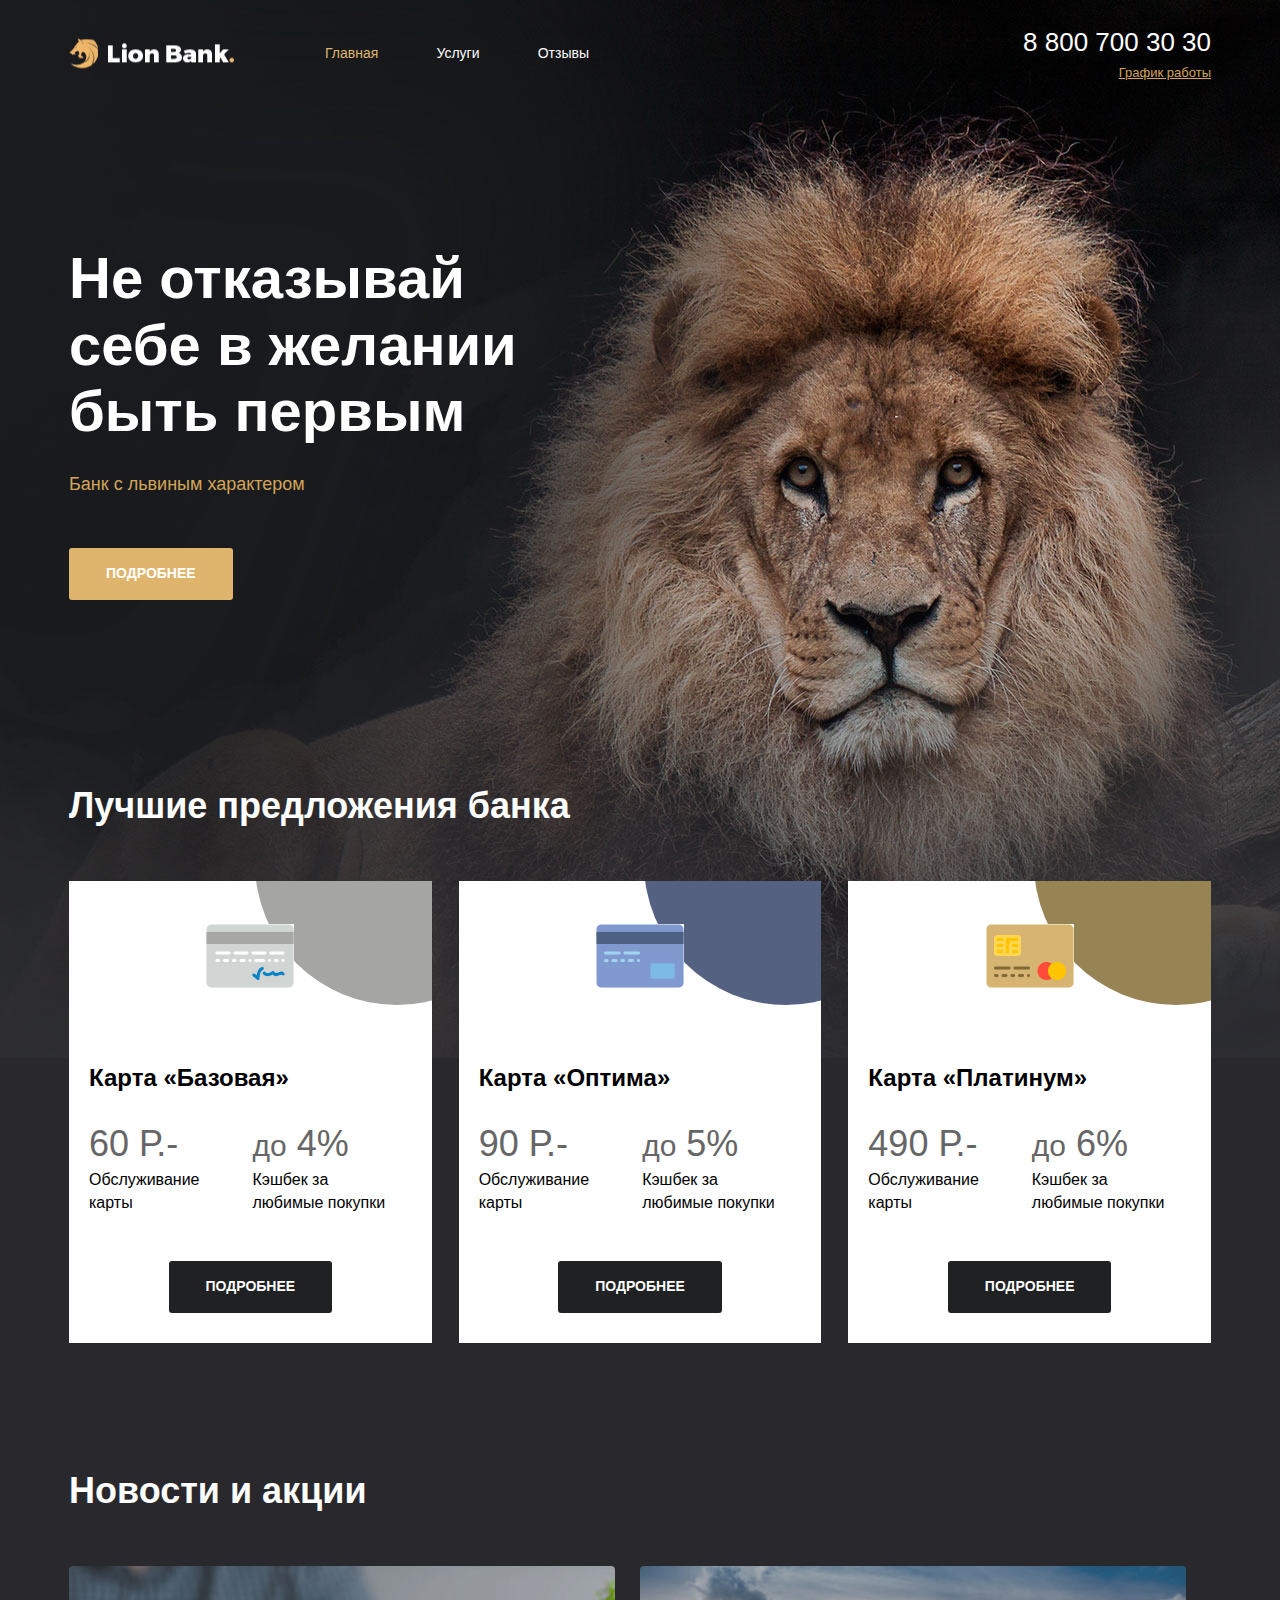
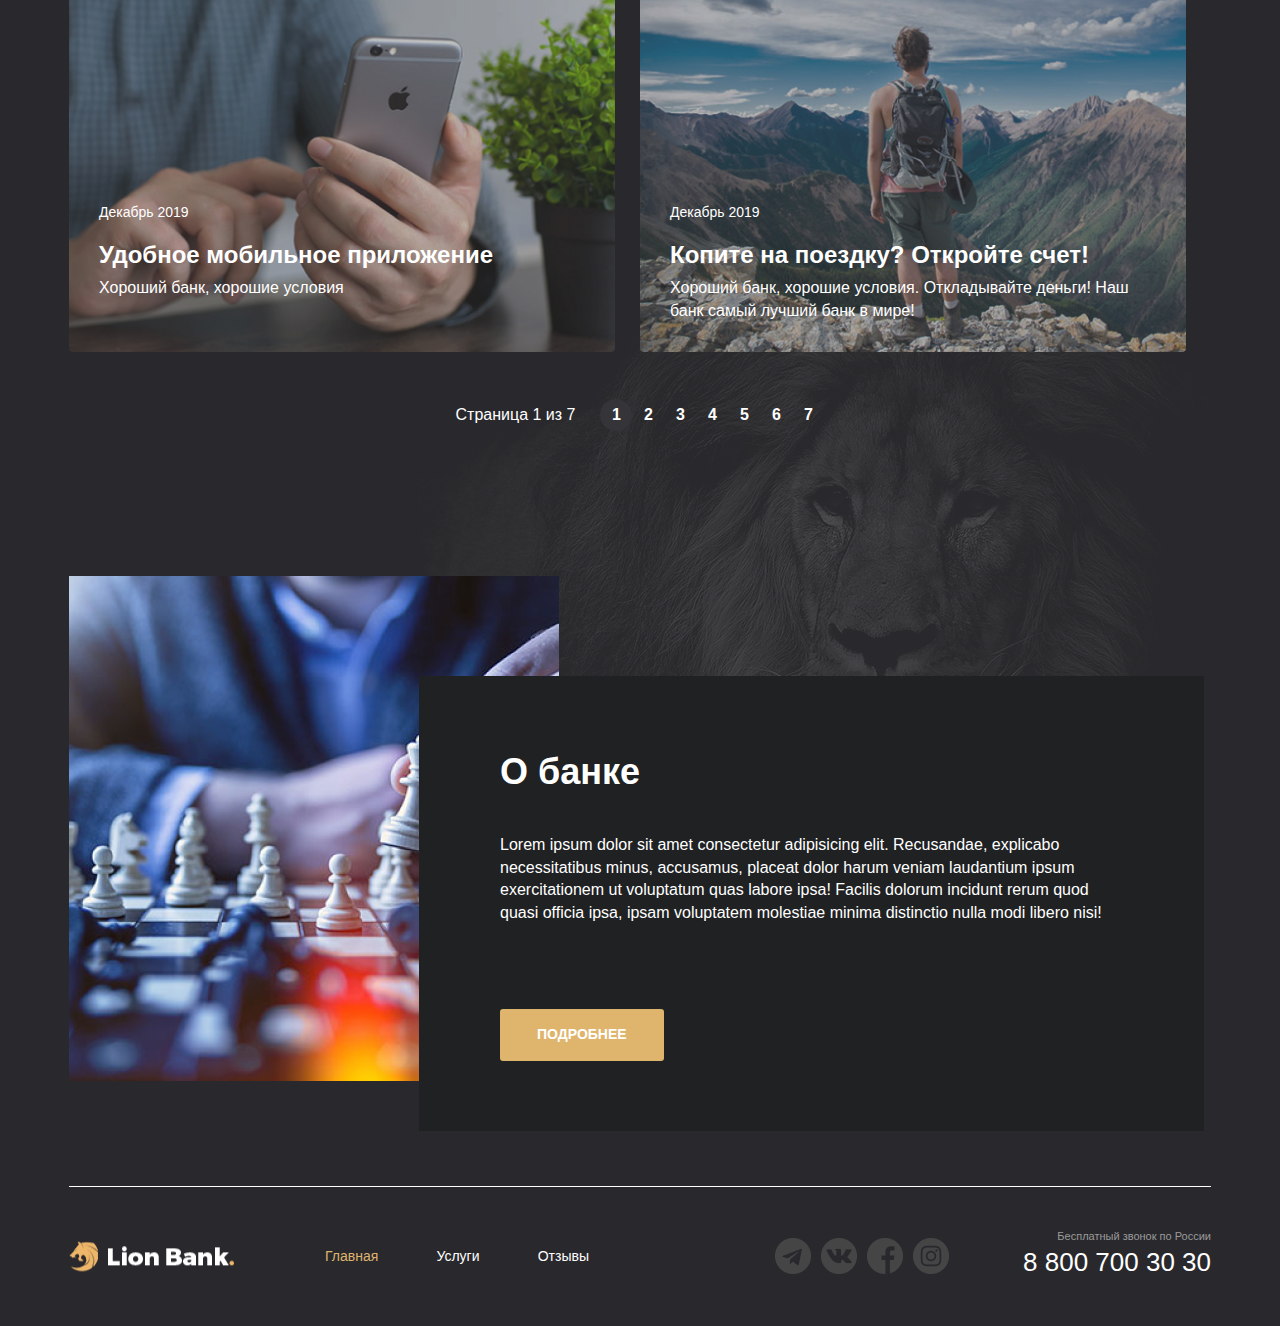
==== commit 52f8d652: "Add files via upload" ====
--- a/index.html
+++ b/index.html
@@ -31,13 +31,13 @@
             </address>
           </div>
     </div>
-      </header>
+    </header>
       <div class="container">
       <div class="slogan">
         <div class="slogan__text-section">
           <h1 class="slogan__title">Не отказывай себе в желании быть первым</h1>
           <div class="slogan__text">Банк с львиным характером</div>
-          <a href="#" class="button-detailed button-color-ginger">Подробнее</a>
+          <a href="#" class="button button-color-ginger">Подробнее</a>
         </div>
       </div>
     </div>
@@ -64,8 +64,8 @@
                   <div class="cards__text">Кэшбек за любимые  покупки</div>  
                 </div>
               </div> <!--cards_features-->
-              <div class="button-detailed-wrapper">
-               <a href="#" class="button-detailed button-color-black">Подробнее</a>
+              <div class="button-wrapper">
+               <a href="#" class="button button-color-black">Подробнее</a>
               </div>
             </div>
           </div> <!--cards_basic-->
@@ -86,8 +86,8 @@
                   <div class="cards__text">Кэшбек за любимые  покупки</div>  
                 </div>
               </div> <!--cards_features-->
-              <div class="button-detailed-wrapper">
-                <a href="#" class="button-detailed button-color-black">Подробнее</a>
+              <div class="button-wrapper">
+                <a href="#" class="button button-color-black">Подробнее</a>
               </div>
             </div>
           </div> <!--cards_optima-->
@@ -108,8 +108,8 @@
                   <div class="cards__text">Кэшбек за любимые  покупки</div>
                 </div>  
               </div> <!--cards_features-->
-              <div class="button-detailed-wrapper">
-                <a href="#" class="button-detailed button-color-black">Подробнее</a> 
+              <div class="button-wrapper">
+                <a href="#" class="button button-color-black">Подробнее</a> 
               </div>
             </div>
           </div> <!--cards_platinum-->
@@ -180,7 +180,7 @@
             <div class="about__text">
               <p>Lorem ipsum dolor sit amet consectetur adipisicing elit. Recusandae, explicabo necessitatibus minus, accusamus, placeat dolor harum veniam laudantium ipsum exercitationem ut voluptatum quas labore ipsa! Facilis dolorum incidunt rerum quod quasi officia ipsa, ipsam voluptatem molestiae minima distinctio nulla modi libero nisi!</p>
             </div>
-            <a href="#" class="button-detailed button-color-ginger">Подробнее</a>
+            <a href="#" class="button button-color-ginger">Подробнее</a>
           </div>
         </div>
       </div>
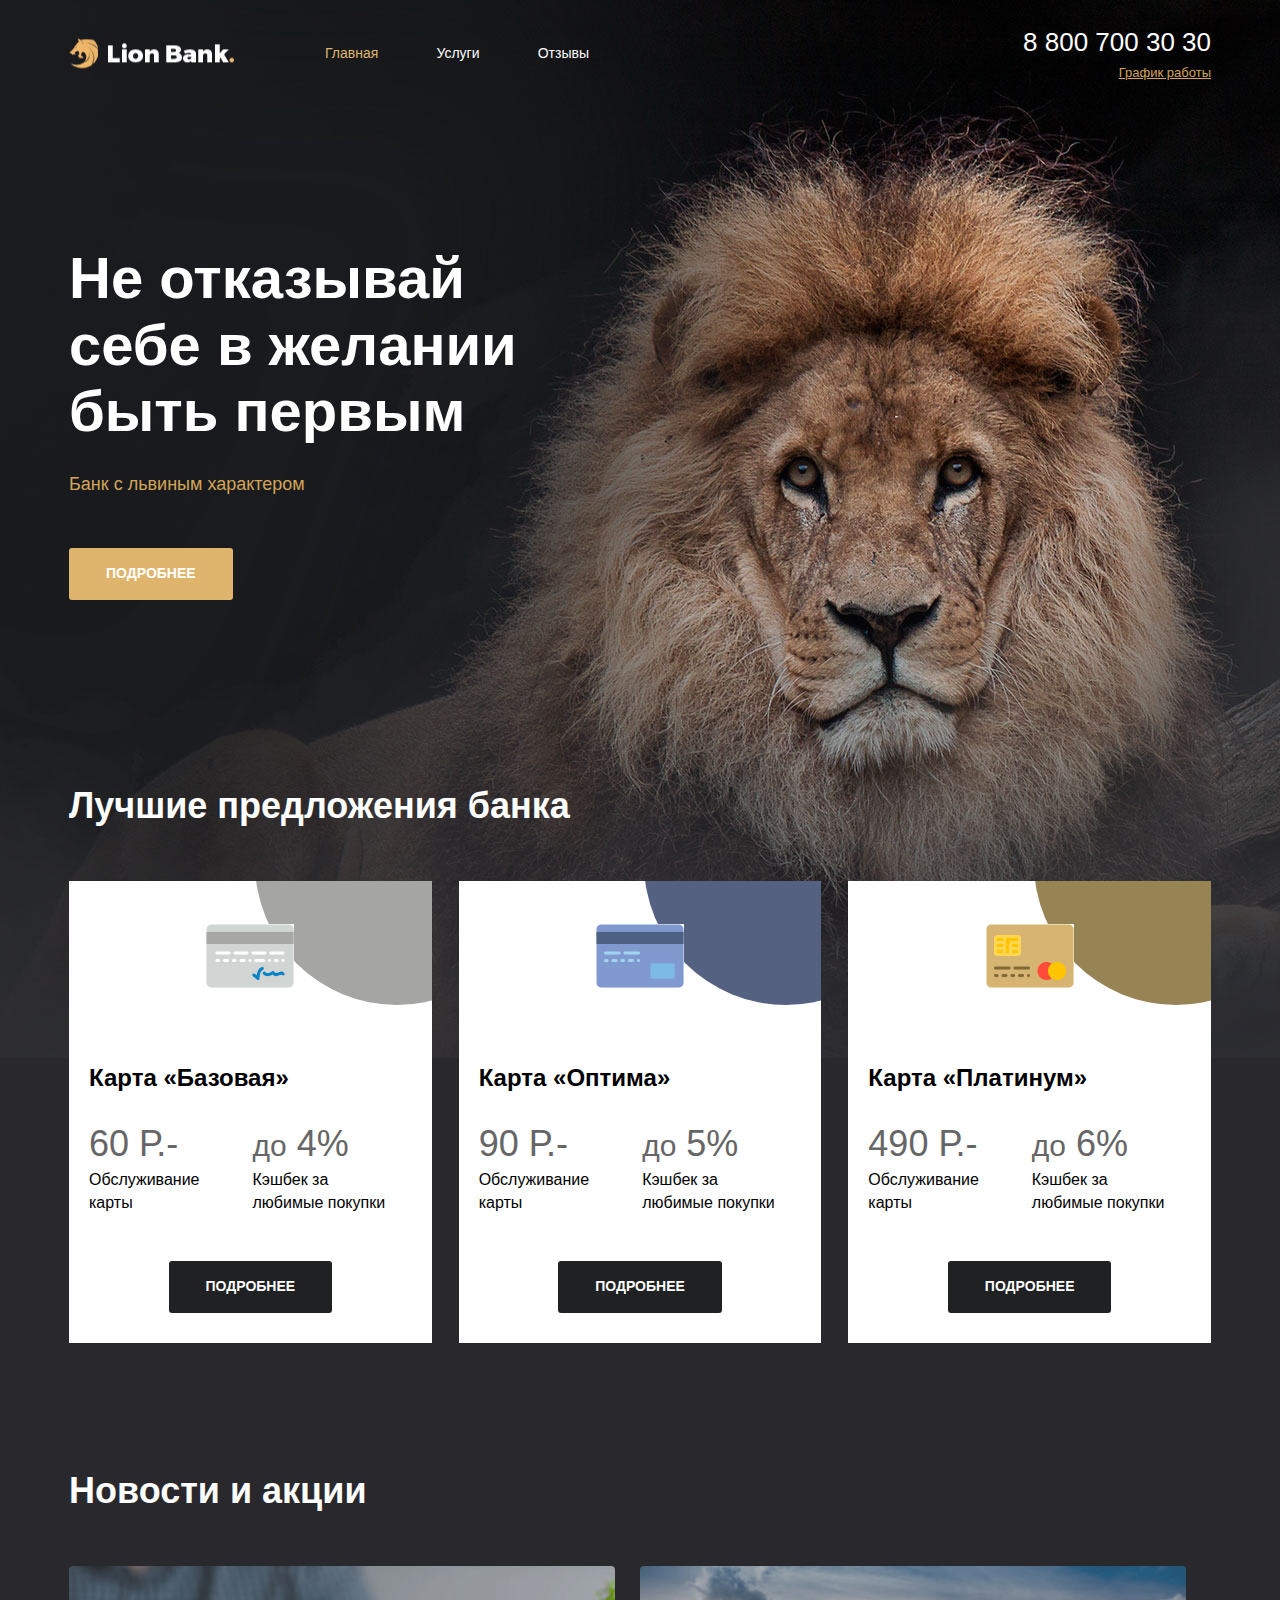
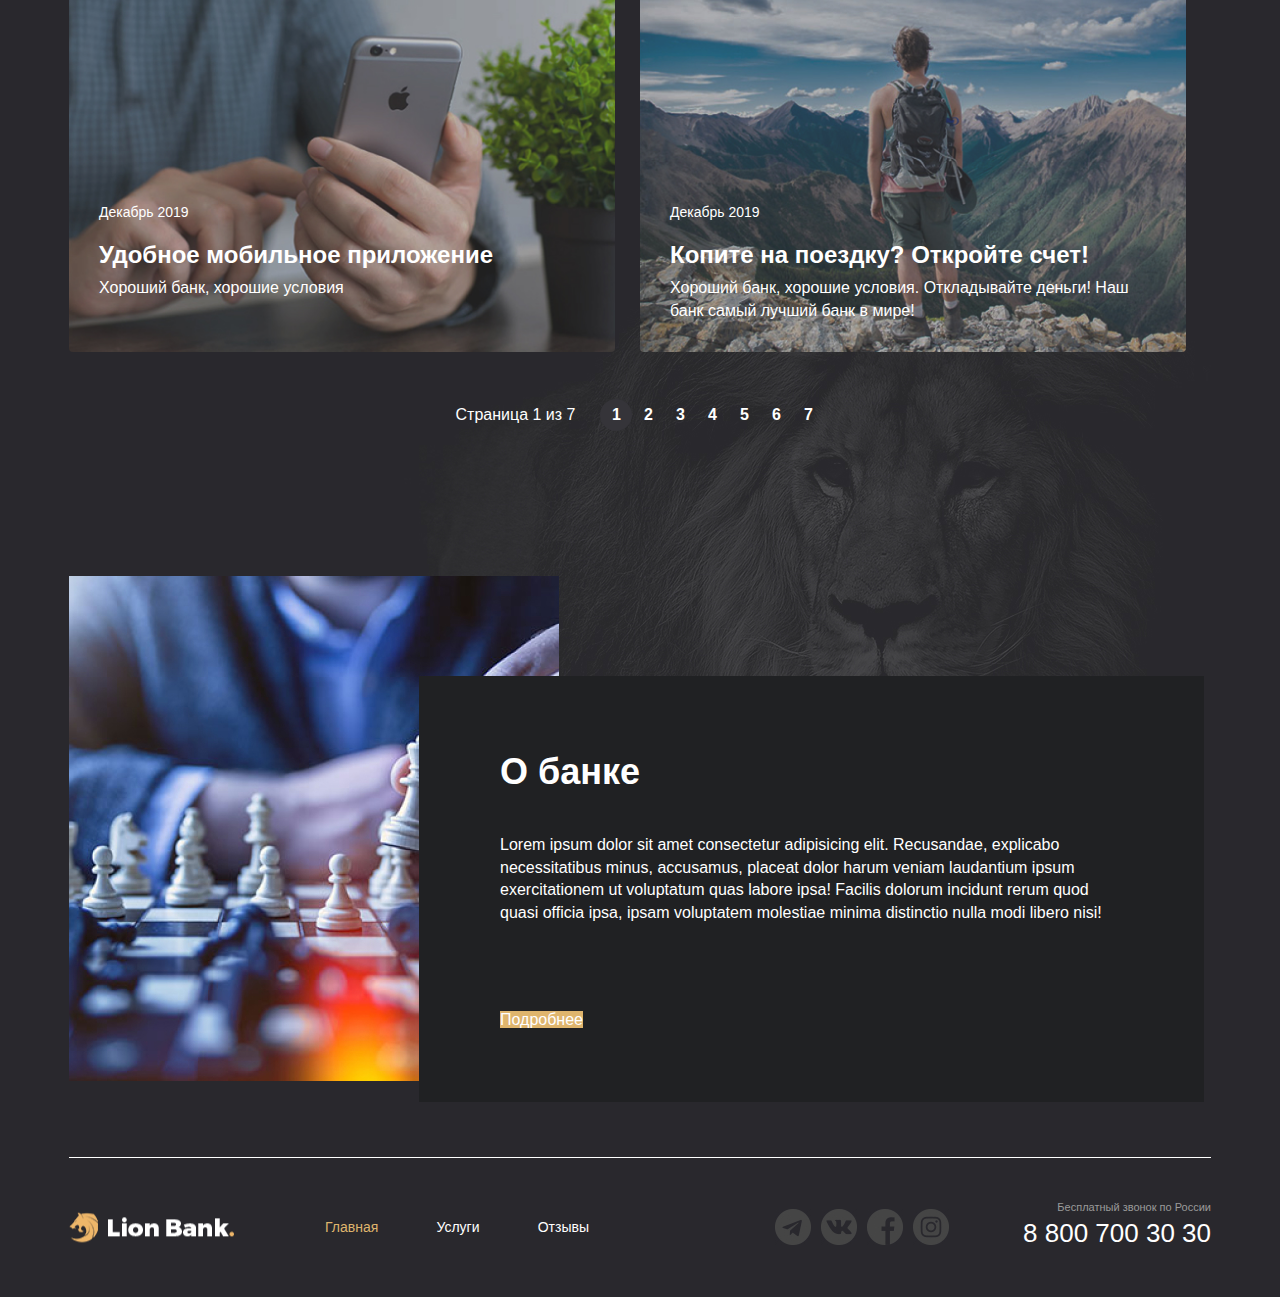
==== commit e8367b9c: "Add files via upload" ====
--- a/index.html
+++ b/index.html
@@ -180,14 +180,14 @@
             <div class="about__text">
               <p>Lorem ipsum dolor sit amet consectetur adipisicing elit. Recusandae, explicabo necessitatibus minus, accusamus, placeat dolor harum veniam laudantium ipsum exercitationem ut voluptatum quas labore ipsa! Facilis dolorum incidunt rerum quod quasi officia ipsa, ipsam voluptatem molestiae minima distinctio nulla modi libero nisi!</p>
             </div>
-            <a href="#" class="button button-color-ginger">Подробнее</a>
+            <a href="#" class="button-detailed button-color-ginger">Подробнее</a>
           </div>
         </div>
       </div>
     </section>
   
-    <footer class="footer">
-      <div class="container footer-container__content">
+    <footer class="footer main-footer">
+      <div class="container footer-container__content container-main-footer">
           <div class="footer__col">
           <div class="logo">
             <a href="#"><img src="./images/icons/logo.png" alt="lion-logo"></a>
--- a/css/main.css
+++ b/css/main.css
@@ -17,9 +17,10 @@
 @import url('./blocks/media.css');
 @import url('./blocks/services__header.css');
 @import url('./blocks/services__main.css');
-@import url('./blocks/services__partners.css');
+@import url('./blocks/inner-section.css');
 @import url('./blocks/breadcrumbs.css');
 @import url('./blocks/hero.css');
+@import url('./blocks/partners.css');
 
 
 
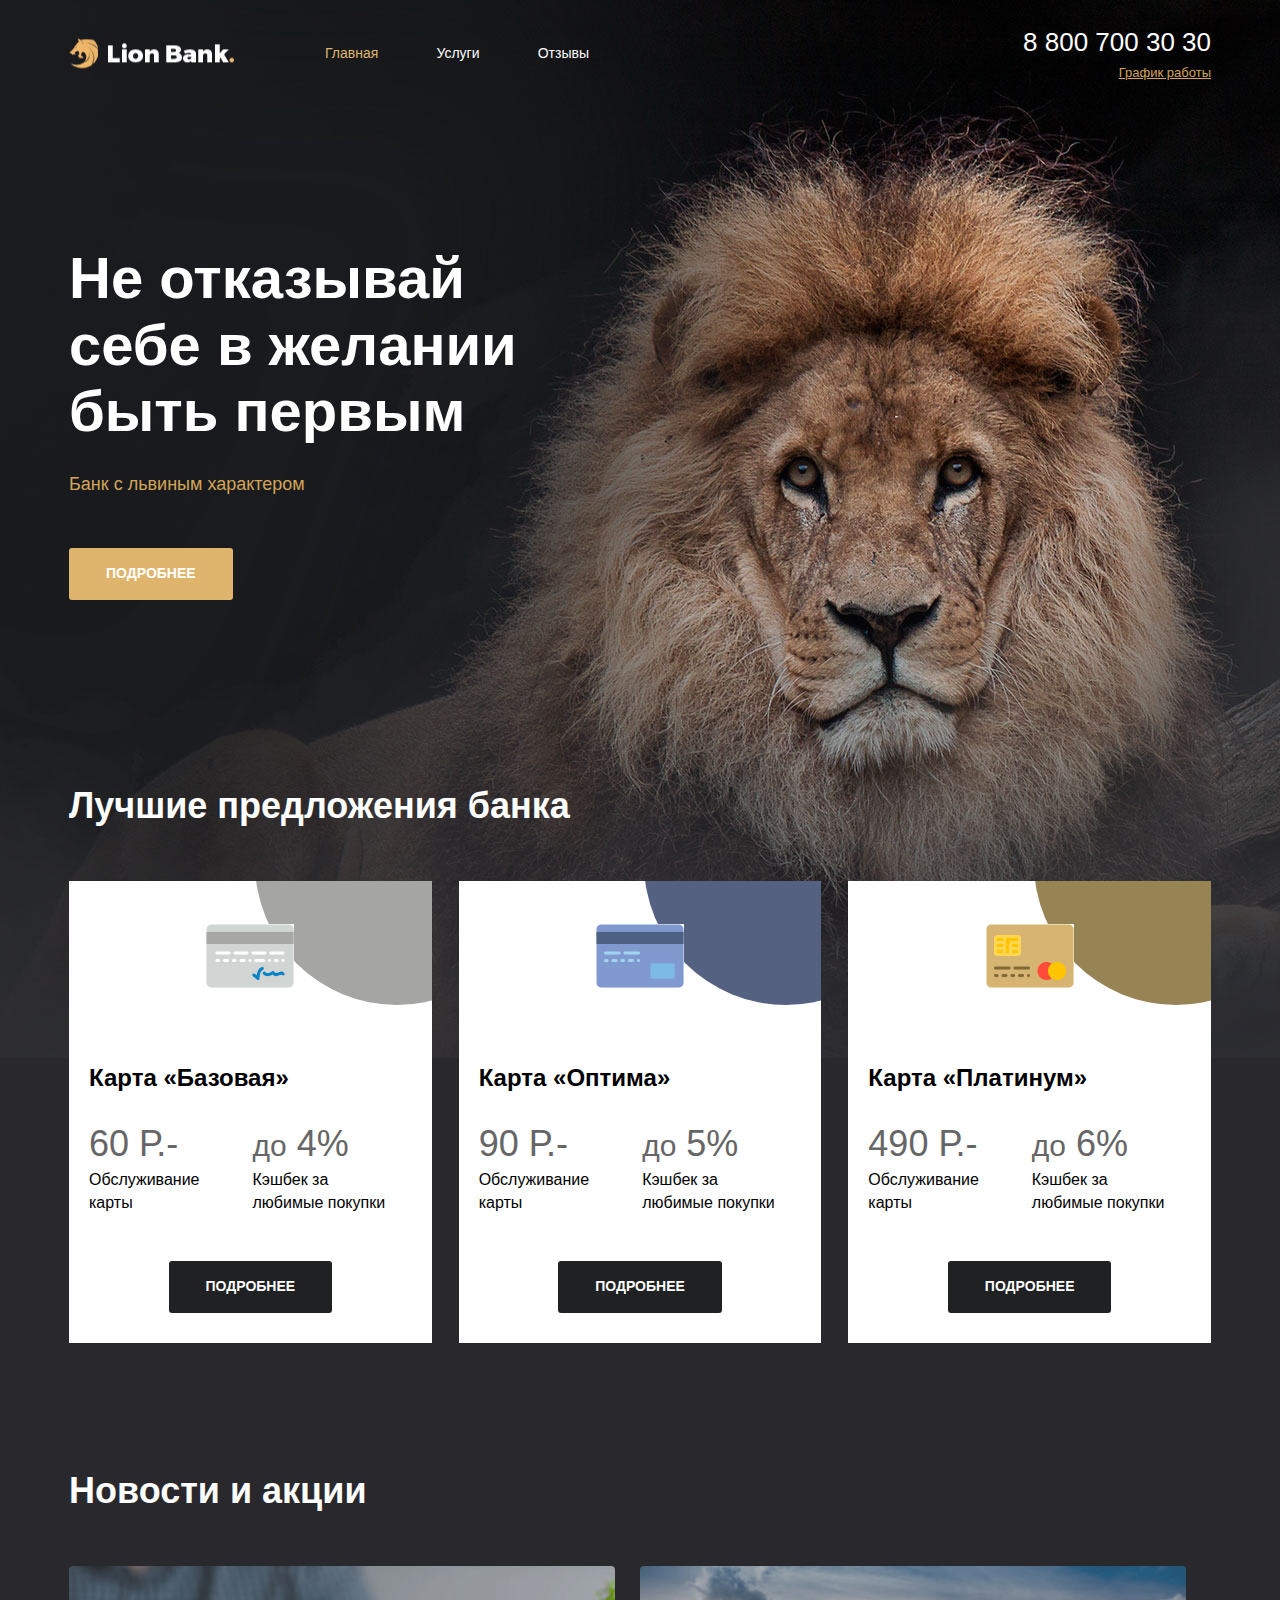
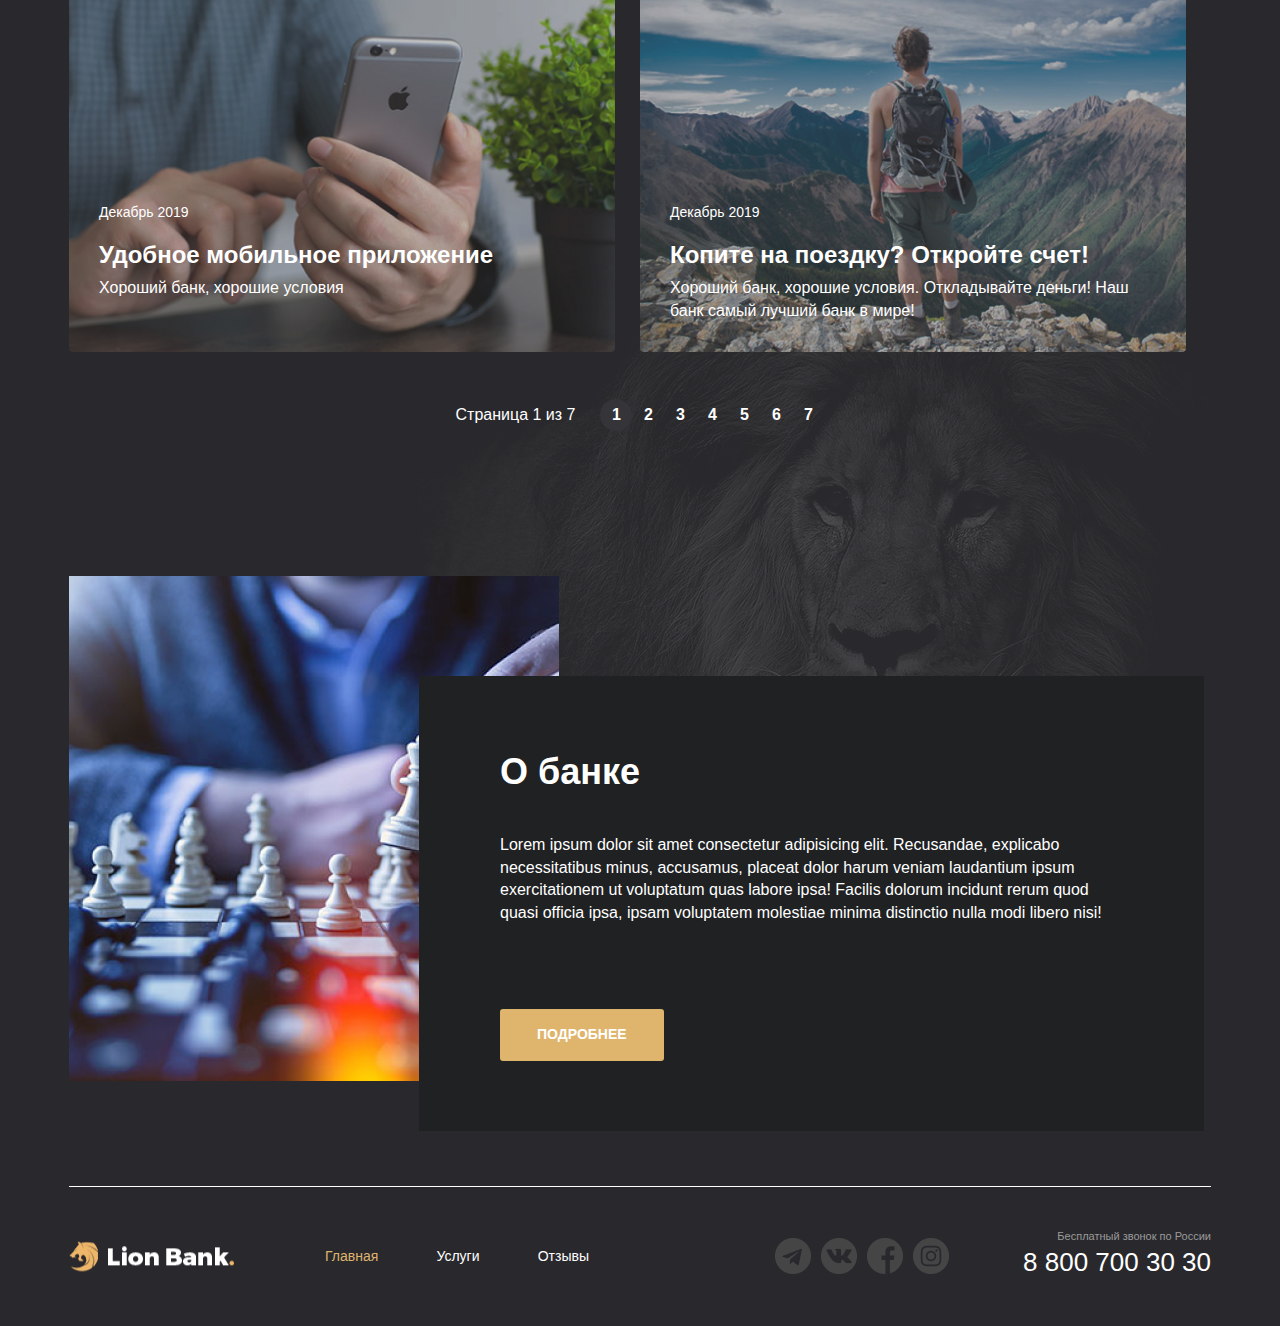
==== commit 1013deda: "Add files via upload" ====
--- a/index.html
+++ b/index.html
@@ -180,7 +180,7 @@
             <div class="about__text">
               <p>Lorem ipsum dolor sit amet consectetur adipisicing elit. Recusandae, explicabo necessitatibus minus, accusamus, placeat dolor harum veniam laudantium ipsum exercitationem ut voluptatum quas labore ipsa! Facilis dolorum incidunt rerum quod quasi officia ipsa, ipsam voluptatem molestiae minima distinctio nulla modi libero nisi!</p>
             </div>
-            <a href="#" class="button-detailed button-color-ginger">Подробнее</a>
+            <a href="#" class="button button-color-ginger">Подробнее</a>
           </div>
         </div>
       </div>
--- a/css/main.css
+++ b/css/main.css
@@ -21,6 +21,7 @@
 @import url('./blocks/breadcrumbs.css');
 @import url('./blocks/hero.css');
 @import url('./blocks/partners.css');
+@import url('./blocks/hello.css');
 
 
 
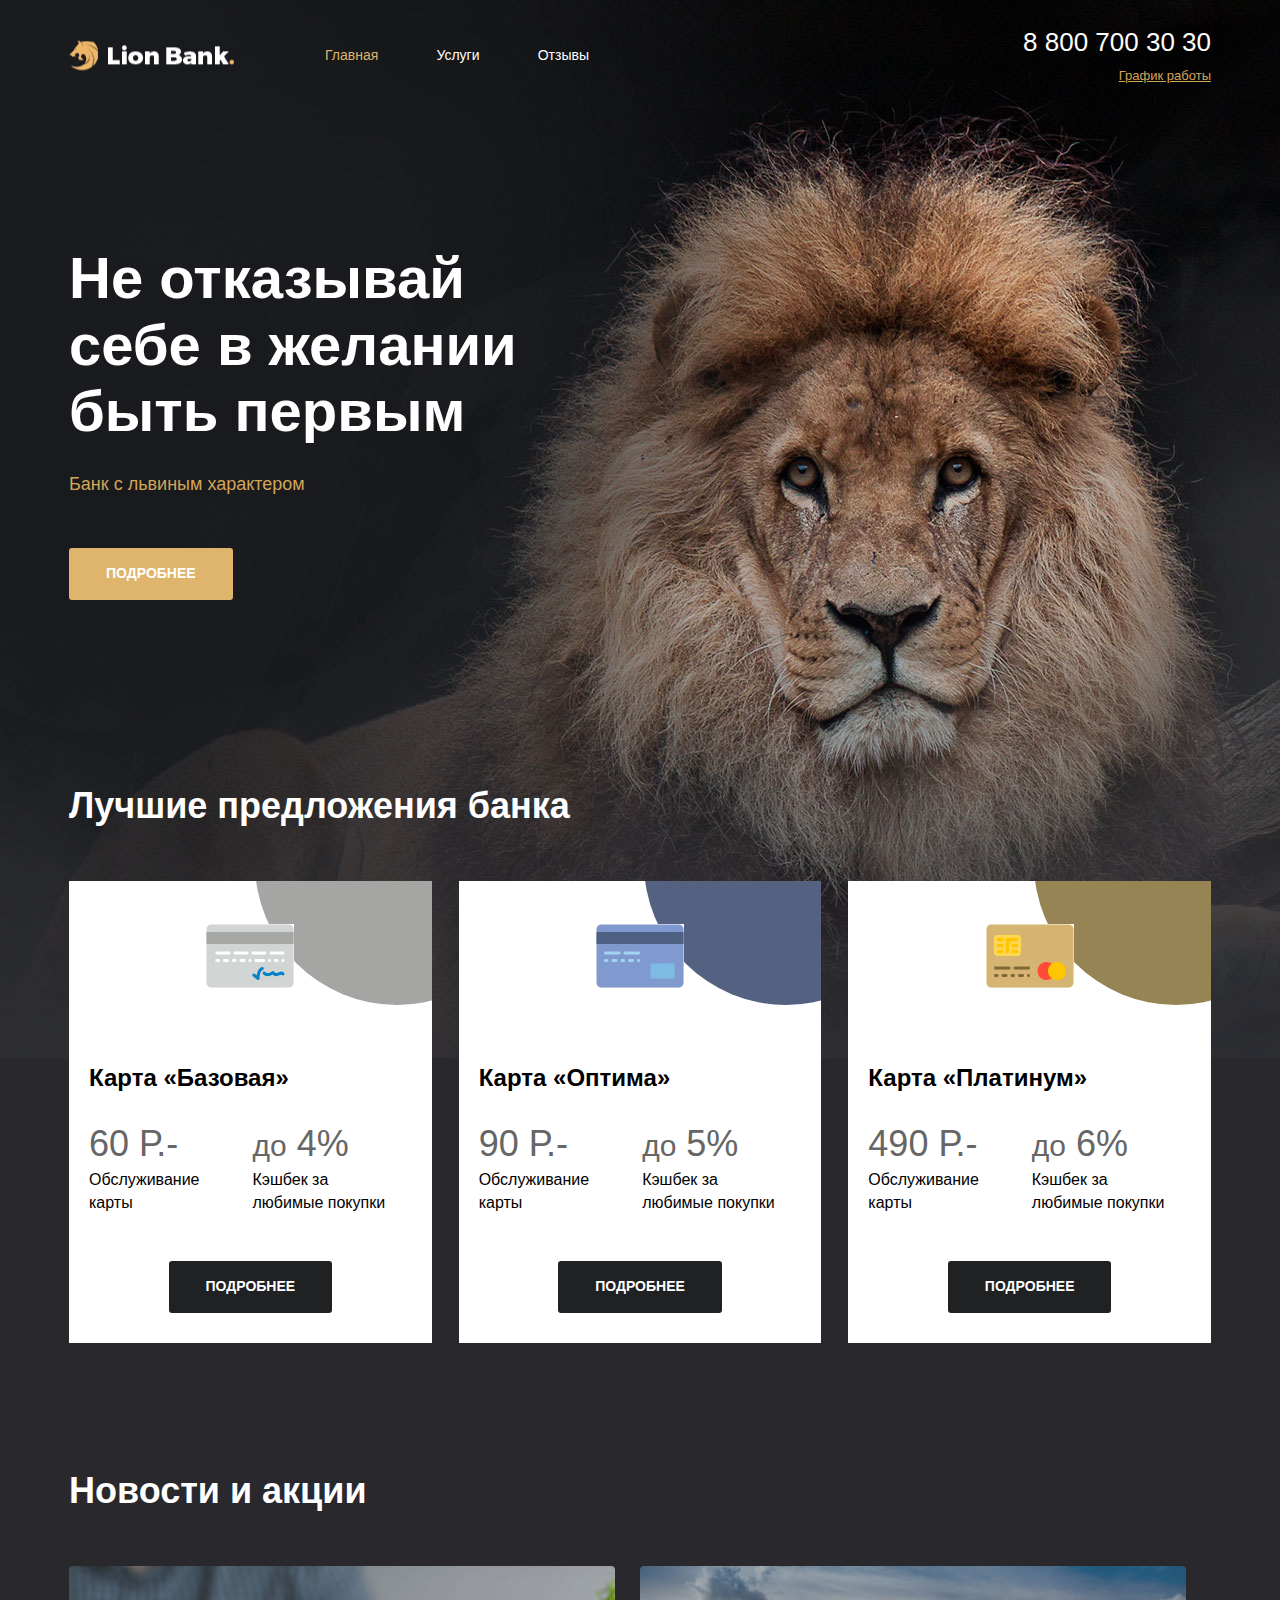
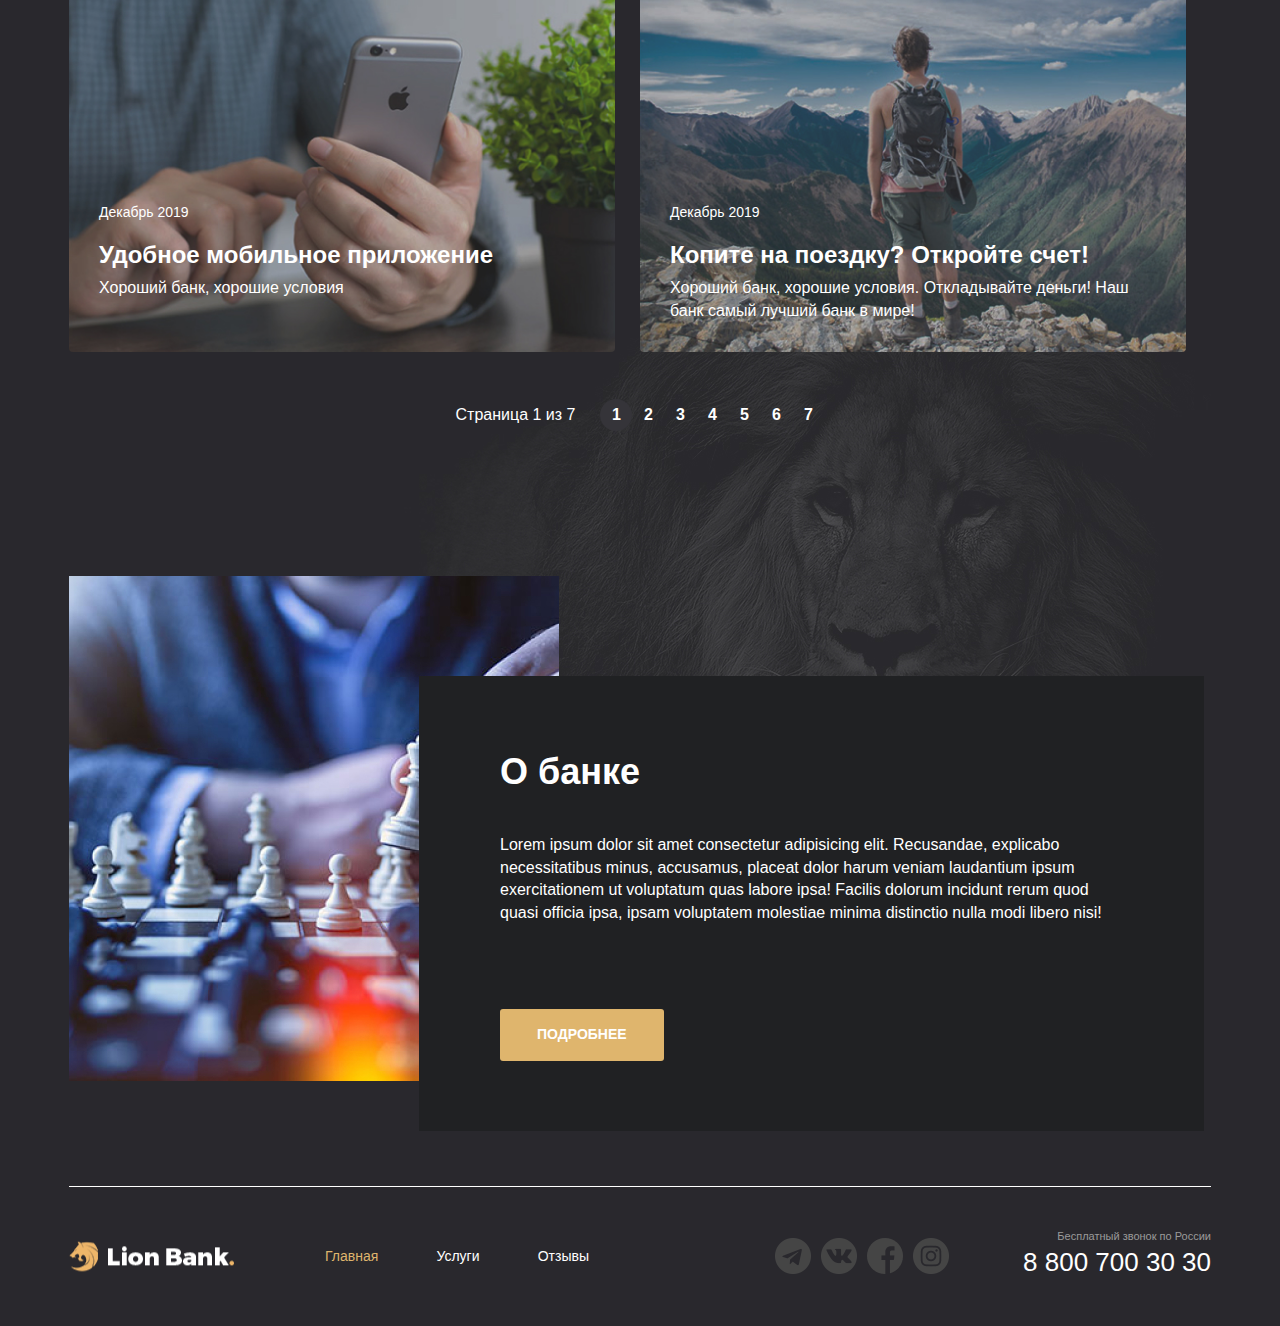
==== commit 268077a8: "Add files via upload" ====
--- a/index.html
+++ b/index.html
@@ -19,18 +19,26 @@
             <nav class="nav">
               <ul class="nav__list">
                 <li class="nav__item nav__item_active"><a href="#" class="nav__link">Главная</a></li>
-                <li class="nav__item"><a href="#"class="nav__link">Услуги</a></li>
-                <li class="nav__item"><a href="#"class="nav__link">Отзывы</a></li>
+                <li class="nav__item"><a href="services.html"class="nav__link">Услуги</a></li>
+                <li class="nav__item"><a href="reviews.html"class="nav__link">Отзывы</a></li>
               </ul>
             </nav>
           </div>
           <div class="header__col header__col--align--right ">
             <address class="contacts">
               <a href="tel:+788007003030" class="contacts__phone">8 800 700 30 30</a>
-              <div class="contacts__workhours">График работы</div>
+              <div class="dropdown">
+                <a href="#" class="contacts__workhours">График работы</a>
+                <div class="dropdown__workhours">
+                  <ul class="dropdown__workhours_list">
+                    <li class="dropdown__workhours_item dropdown__workhours_item-days">пн-вс: 09:00 - 20:00</li>
+                    <li class="dropdown__workhours_item dropdown__workhours_item-lunch">Обед: 14:00-14:30</li>
+                  </ul>
+                </div>
+              </div>
             </address>
           </div>
-    </div>
+    </div>  
     </header>
       <div class="container">
       <div class="slogan">
@@ -195,8 +203,8 @@
             <nav class="nav">
               <ul class="nav__list">
                 <li class="nav__item nav__item_active"><a href="#" class="nav__link">Главная</a></li>
-                <li class="nav__item"><a href="#" class="nav__link">Услуги</a></li>
-                <li class="nav__item"><a href="#" class="nav__link">Отзывы</a></li>
+                <li class="nav__item"><a href="services.html" class="nav__link">Услуги</a></li>
+                <li class="nav__item"><a href="reviews.html" class="nav__link">Отзывы</a></li>
               </ul>
             </nav>
           </div>
--- a/css/main.css
+++ b/css/main.css
@@ -15,15 +15,16 @@
 @import url('./blocks/about.css');
 @import url('./blocks/footer.css');
 @import url('./blocks/media.css');
-@import url('./blocks/services__header.css');
 @import url('./blocks/services__main.css');
 @import url('./blocks/inner-section.css');
 @import url('./blocks/breadcrumbs.css');
 @import url('./blocks/hero.css');
 @import url('./blocks/partners.css');
 @import url('./blocks/hello.css');
+@import url('./blocks/dropdown.css');
+@import url('./blocks/reviews-list.css');
+@import url('./blocks/form.css');
+@import url('./blocks/separator.css');
+@import url('./blocks/controls.css')
 
 
-
-
-
